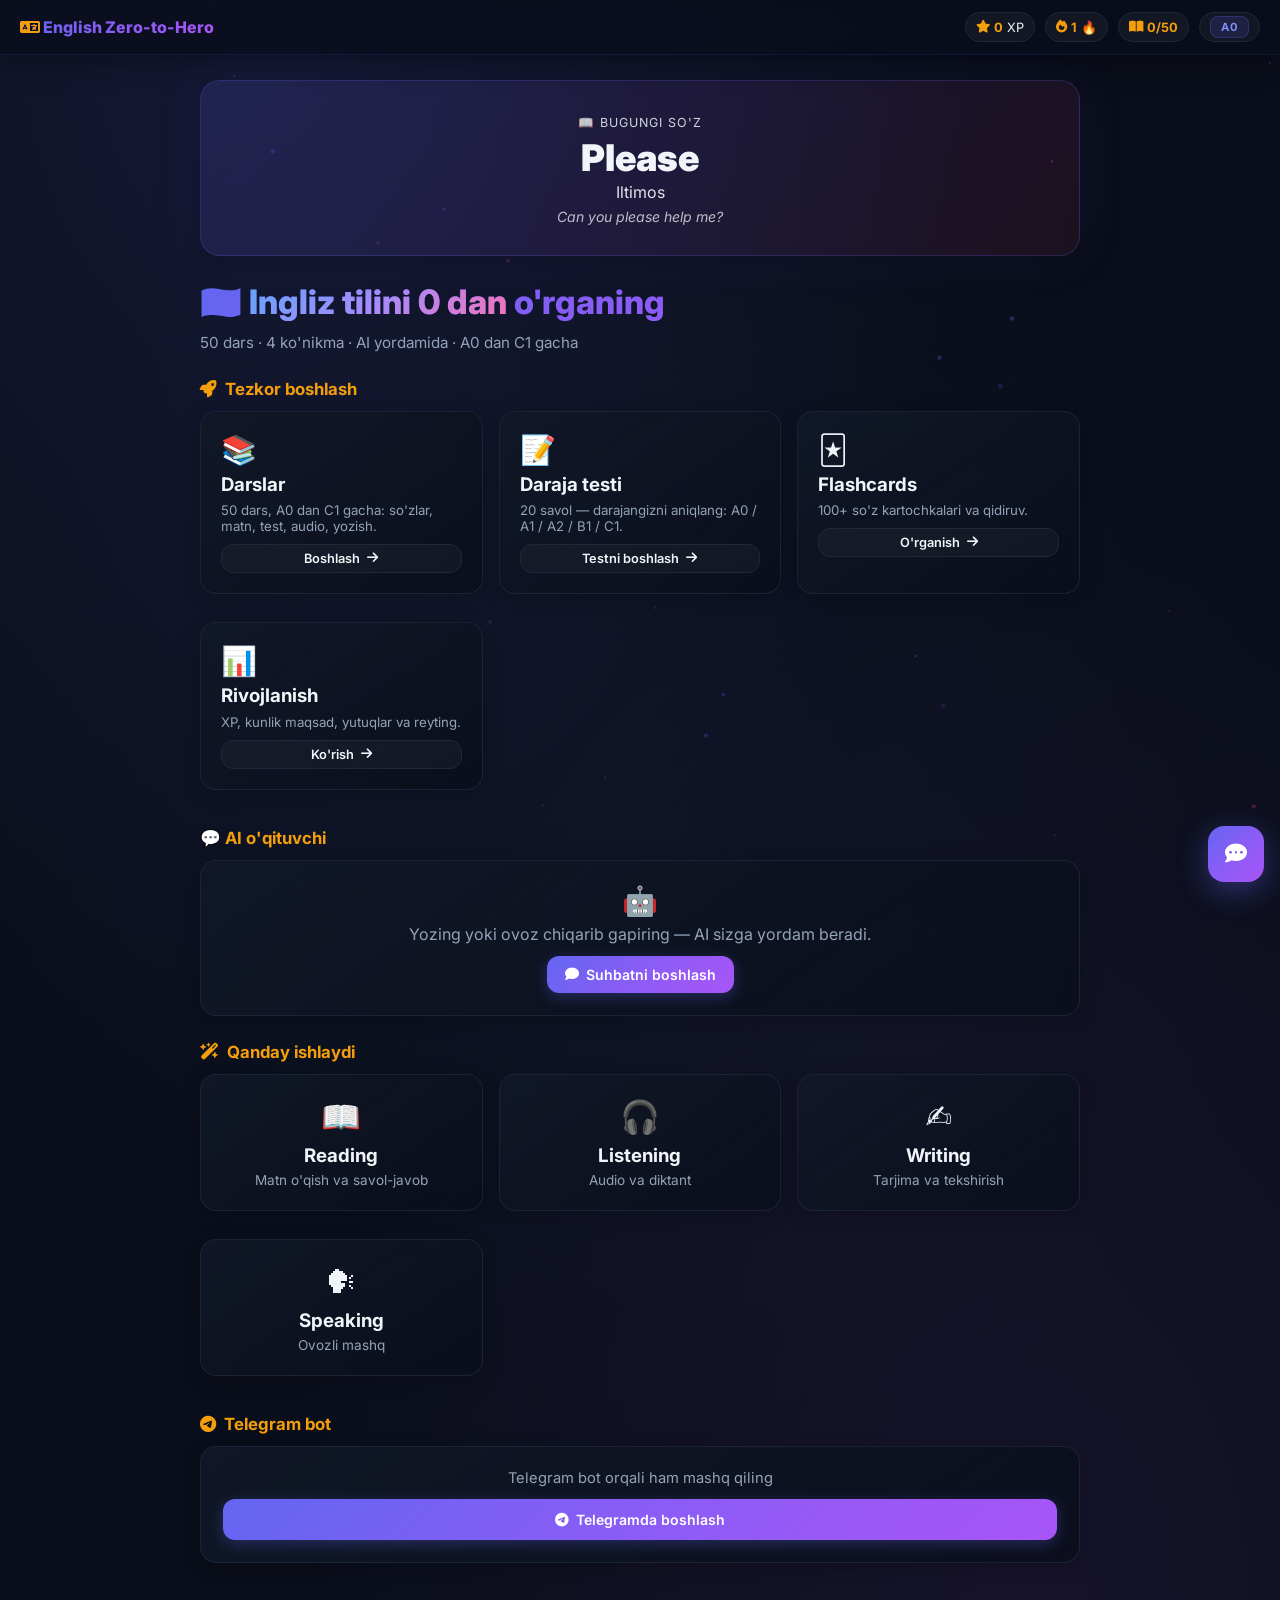
==== index.html @ ea13fe0d "Fix site: repair broken JavaScript so every button works The previous single-file version had invali" ====
<!DOCTYPE html>
<html lang="uz">
<head>
<meta charset="UTF-8">
<meta name="viewport" content="width=device-width, initial-scale=1.0">
<title>English Zero-to-Hero | Ingliz tilini 0 dan C1 gacha o'rganing</title>
<meta name="description" content="50 dars, 4 ko'nikma (Reading, Listening, Writing, Speaking), AI o'qituvchi va bepul testlar. Ingliz tilini A0 dan C1 gacha o'rganing.">
<meta name="theme-color" content="#6366f1">
<meta name="author" content="English Zero-to-Hero">
<meta property="og:title" content="English Zero-to-Hero">
<meta property="og:description" content="Ingliz tilini 0 dan o'rganing: 50 dars, 4 ko'nikma, AI yordamchi.">
<meta property="og:type" content="website">
<link rel="icon" href="data:image/svg+xml,<svg xmlns='http://www.w3.org/2000/svg' viewBox='0 0 64 64'><rect width='64' height='64' rx='14' fill='%236366f1'/><text x='32' y='44' font-size='34' text-anchor='middle'>A</text></svg>">
<link rel="preconnect" href="https://fonts.googleapis.com">
<link href="https://fonts.googleapis.com/css2?family=Inter:wght@300;400;500;600;700;800;900&display=swap" rel="stylesheet">
<link rel="stylesheet" href="https://cdnjs.cloudflare.com/ajax/libs/font-awesome/6.5.0/css/all.min.css">
<link rel="stylesheet" href="styles.css">
</head>
<body>

<canvas id="bgCanvas" style="position:fixed;top:0;left:0;width:100%;height:100%;z-index:-1;pointer-events:none"></canvas>

<!-- ======================= TOP BAR ======================= -->
<div class="tp">
  <div class="br"><i class="fa-solid fa-language" style="color:var(--acc);-webkit-text-fill-color:var(--acc)"></i> English Zero-to-Hero</div>
  <div class="sts">
    <div class="st"><i class="fa-solid fa-star"></i> <b id="sxp">0</b> XP</div>
    <div class="st"><i class="fa-solid fa-fire"></i> <b id="ssk">0</b> 🔥</div>
    <div class="st"><i class="fa-solid fa-book-open"></i> <b id="sdn">0/50</b></div>
    <div class="st"><span class="bg b-a0" id="slv">A0</span></div>
  </div>
</div>

<button class="fab" id="cfab" onclick="tChat()" aria-label="AI o'qituvchi"><i class="fa-solid fa-comment-dots"></i></button>

<!-- ======================= AI CHAT ======================= -->
<div class="cb" id="cbox">
  <div class="cbh">
    <div class="nm"><i class="fa-solid fa-robot"></i> AI O'qituvchi</div>
    <button class="cls" onclick="tChat()" aria-label="Yopish"><i class="fa-solid fa-xmark"></i></button>
  </div>
  <div class="cbb" id="cbody">
    <div class="msg b">Salom! 👋 Menga inglizcha yozing — grammatikani tekshiraman. O'zbekcha yozsangiz — tarjima beraman. Har javobda yangi so'z o'rgataman!</div>
  </div>
  <div class="cbf">
    <input type="text" id="cinp" placeholder="Xabaringizni yozing..." onkeydown="if(event.key==='Enter')sMsg()" aria-label="Xabar">
    <button onclick="sMsg()" aria-label="Yuborish"><i class="fa-solid fa-paper-plane"></i></button>
  </div>
</div>

<!-- ======================= PAGE 0: HOME ======================= -->
<div class="pg a" id="p0">
  <div class="wod">
    <span class="lb">📖 Bugungi so'z</span>
    <div class="wd" id="ww" onclick="speakWord(this.textContent)" title="Talaffuzni eshiting">...</div>
    <div class="mn" id="wt"></div>
    <span class="ex" id="we"></span>
  </div>

  <h2 class="pt" style="font-size:2.1rem;line-height:1.2">🇺🇸 <span class="gradient-text">Ingliz tilini 0 dan</span> o'rganing</h2>
  <p class="ps">50 dars · 4 ko'nikma · AI yordamida · A0 dan C1 gacha</p>

  <div class="st2" style="margin-top:8px"><i class="fa-solid fa-rocket"></i> Tezkor boshlash</div>
  <div class="cg">
    <div class="cd card-hover" onclick="go('p1')">
      <div style="font-size:1.8rem;margin-bottom:6px">📚</div>
      <h3 style="margin-bottom:5px">Darslar</h3>
      <p style="color:var(--tx2);font-size:.83rem;margin-bottom:10px">50 dars, A0 dan C1 gacha: so'zlar, matn, test, audio, yozish.</p>
      <span class="btn bs bo" style="width:100%;justify-content:center">Boshlash <i class="fa-solid fa-arrow-right"></i></span>
    </div>
    <div class="cd card-hover" onclick="go('p2')">
      <div style="font-size:1.8rem;margin-bottom:6px">📝</div>
      <h3 style="margin-bottom:5px">Daraja testi</h3>
      <p style="color:var(--tx2);font-size:.83rem;margin-bottom:10px">20 savol — darajangizni aniqlang: A0 / A1 / A2 / B1 / C1.</p>
      <span class="btn bs bo" style="width:100%;justify-content:center">Testni boshlash <i class="fa-solid fa-arrow-right"></i></span>
    </div>
    <div class="cd card-hover" onclick="go('p3')">
      <div style="font-size:1.8rem;margin-bottom:6px">🃏</div>
      <h3 style="margin-bottom:5px">Flashcards</h3>
      <p style="color:var(--tx2);font-size:.83rem;margin-bottom:10px">100+ so'z kartochkalari va qidiruv.</p>
      <span class="btn bs bo" style="width:100%;justify-content:center">O'rganish <i class="fa-solid fa-arrow-right"></i></span>
    </div>
    <div class="cd card-hover" onclick="go('p4')">
      <div style="font-size:1.8rem;margin-bottom:6px">📊</div>
      <h3 style="margin-bottom:5px">Rivojlanish</h3>
      <p style="color:var(--tx2);font-size:.83rem;margin-bottom:10px">XP, kunlik maqsad, yutuqlar va reyting.</p>
      <span class="btn bs bo" style="width:100%;justify-content:center">Ko'rish <i class="fa-solid fa-arrow-right"></i></span>
    </div>
  </div>

  <div class="st2">💬 AI o'qituvchi</div>
  <div class="cd" style="text-align:center;padding:22px">
    <div style="font-size:1.8rem;margin-bottom:6px">🤖</div>
    <p style="color:var(--tx2);margin-bottom:12px">Yozing yoki ovoz chiqarib gapiring — AI sizga yordam beradi.</p>
    <button class="btn bp" onclick="tChat()"><i class="fa-solid fa-comment"></i> Suhbatni boshlash</button>
  </div>

  <div class="st2"><i class="fa-solid fa-wand-magic-sparkles"></i> Qanday ishlaydi</div>
  <div class="cg">
    <div class="cd" style="text-align:center;padding:22px 16px">
      <div style="font-size:2rem;margin-bottom:8px">📖</div>
      <h3 style="margin-bottom:4px">Reading</h3>
      <p style="color:var(--tx2);font-size:.85rem">Matn o'qish va savol-javob</p>
    </div>
    <div class="cd" style="text-align:center;padding:22px 16px">
      <div style="font-size:2rem;margin-bottom:8px">🎧</div>
      <h3 style="margin-bottom:4px">Listening</h3>
      <p style="color:var(--tx2);font-size:.85rem">Audio va diktant</p>
    </div>
    <div class="cd" style="text-align:center;padding:22px 16px">
      <div style="font-size:2rem;margin-bottom:8px">✍️</div>
      <h3 style="margin-bottom:4px">Writing</h3>
      <p style="color:var(--tx2);font-size:.85rem">Tarjima va tekshirish</p>
    </div>
    <div class="cd" style="text-align:center;padding:22px 16px">
      <div style="font-size:2rem;margin-bottom:8px">🗣</div>
      <h3 style="margin-bottom:4px">Speaking</h3>
      <p style="color:var(--tx2);font-size:.85rem">Ovozli mashq</p>
    </div>
  </div>

  <div class="st2"><i class="fa-brands fa-telegram"></i> Telegram bot</div>
  <div class="cd" style="text-align:center;padding:22px">
    <p style="color:var(--tx2);margin-bottom:12px;font-size:.92rem">Telegram bot orqali ham mashq qiling</p>
    <a href="https://t.me/" class="btn bp" target="_blank" rel="noopener" style="width:100%;justify-content:center;padding:12px"><i class="fa-brands fa-telegram"></i> Telegramda boshlash</a>
  </div>
</div>

<!-- ======================= PAGE 1: LESSONS ======================= -->
<div class="pg" id="p1">
  <div style="display:flex;align-items:center;gap:8px;margin-bottom:16px;flex-wrap:wrap">
    <button class="btn bo bs" onclick="go('p0')"><i class="fa-solid fa-arrow-left"></i> Bosh</button>
  </div>
  <h2 class="pt">📚 Darslar</h2>
  <p class="ps">A0 dan C1 gacha 50 dars. Har bir darsda so'zlar, matn, test, audio, yozish va gapirish mashqlari bor.</p>
  <div class="tabs" id="lt">
    <button class="tab ac" onclick="fL('all',this)">Barchasi</button>
    <button class="tab" onclick="fL('A0',this)">A0</button>
    <button class="tab" onclick="fL('A1',this)">A1</button>
    <button class="tab" onclick="fL('A2',this)">A2</button>
    <button class="tab" onclick="fL('B1',this)">B1</button>
    <button class="tab" onclick="fL('B2',this)">B2</button>
    <button class="tab" onclick="fL('C1',this)">C1</button>
  </div>
  <div id="ll" class="cg"></div>
</div>

<!-- ======================= PAGE 5: LESSON DETAIL ======================= -->
<div class="pg" id="p5">
  <div style="display:flex;align-items:center;gap:8px;margin-bottom:16px;flex-wrap:wrap">
    <button class="btn bo bs" onclick="go('p1')"><i class="fa-solid fa-arrow-left"></i> Darslar</button>
    <button class="btn bs bo" onclick="go('p3')"><i class="fa-solid fa-clone"></i> Flashcards</button>
    <button class="btn bs bo" onclick="go('p4')"><i class="fa-solid fa-chart-simple"></i> Natijalar</button>
  </div>
  <div id="lc"></div>
</div>

<!-- ======================= PAGE 2: LEVEL TEST ======================= -->
<div class="pg" id="p2">
  <div style="display:flex;align-items:center;gap:8px;margin-bottom:16px">
    <button class="btn bo bs" onclick="go('p0')"><i class="fa-solid fa-arrow-left"></i> Bosh</button>
  </div>
  <h2 class="pt">📝 Daraja testi</h2>
  <p class="ps">20 ta savol. Har bir to'g'ri javob +5 XP.</p>
  <div id="tc">
    <div class="cd" style="text-align:center;padding:24px">
      <div style="font-size:2rem;margin-bottom:8px">📝</div>
      <h3 style="margin-bottom:6px">Testni boshlash</h3>
      <p style="color:var(--tx2);margin-bottom:14px">20 ta savolga javob bering va darajangizni bilib oling.</p>
      <button class="btn bp" onclick="sT()"><i class="fa-solid fa-play"></i> Boshlash</button>
    </div>
  </div>
</div>

<!-- ======================= PAGE 3: FLASHCARDS ======================= -->
<div class="pg" id="p3">
  <div style="display:flex;align-items:center;gap:8px;margin-bottom:16px;flex-wrap:wrap">
    <button class="btn bo bs" onclick="go('p0')"><i class="fa-solid fa-arrow-left"></i> Bosh</button>
  </div>
  <h2 class="pt">🃏 Flashcards</h2>
  <p class="ps">100+ so'z. Kartochkani bosing — tarjimani ko'ring. So'z ustiga bosib talaffuzni eshitasiz.</p>

  <div class="tabs" id="ft">
    <button class="tab ac" onclick="setFS('a',this)">Umumiy so'zlar</button>
    <button class="tab" onclick="setFS('l',this)">Dars so'zlaridan</button>
  </div>
  <div id="fsl" style="display:none;margin-bottom:12px">
    <select id="fli" class="inp" style="max-width:320px" onchange="setFL(this.value)">
      <option value="0">Darsni tanlang...</option>
    </select>
  </div>

  <div class="fcw">
    <div class="fc" id="fcCard" onclick="this.classList.toggle('flp')">
      <div class="fci">
        <div class="fcf">
          <div class="fcw2" id="fw" onclick="event.stopPropagation();speakWord(this.textContent)">...</div>
          <div class="fch"><i class="fa-solid fa-hand-pointer"></i> Bosing</div>
        </div>
        <div class="fcb">
          <div class="fcm" id="fm"></div>
          <div class="fce" id="fe"></div>
        </div>
      </div>
    </div>
  </div>

  <div style="display:flex;justify-content:center;gap:10px;align-items:center;margin:4px 0 16px">
    <button class="btn bo bs" onclick="mFc(-1)"><i class="fa-solid fa-chevron-left"></i></button>
    <span style="color:var(--tx2);font-size:.85rem" id="fp">1/1</span>
    <button class="btn bp bs" onclick="mFc(1)"><i class="fa-solid fa-chevron-right"></i></button>
  </div>

  <div class="st2"><i class="fa-solid fa-magnifying-glass"></i> So'z qidirish</div>
  <div class="cd" style="cursor:default">
    <input class="inp" id="si" placeholder="So'z yoki tarjima qidirish..." onkeydown="if(event.key==='Enter')doS()">
    <div style="margin-top:8px;display:flex;gap:8px;flex-wrap:wrap">
      <button class="btn bs bp" onclick="doS()"><i class="fa-solid fa-magnifying-glass"></i> Qidirish</button>
      <button class="btn bs bo" onclick="clS()">Tozalash</button>
    </div>
    <div id="sr" style="margin-top:10px"></div>
  </div>
</div>

<!-- ======================= PAGE 4: PROGRESS ======================= -->
<div class="pg" id="p4">
  <div style="display:flex;align-items:center;gap:8px;margin-bottom:16px;flex-wrap:wrap">
    <button class="btn bo bs" onclick="go('p0')"><i class="fa-solid fa-arrow-left"></i> Bosh</button>
    <button class="btn bs bo" onclick="go('p1')"><i class="fa-solid fa-book-open"></i> Darslar</button>
    <button class="btn bs bo" onclick="go('p2')"><i class="fa-solid fa-file-pen"></i> Test</button>
  </div>
  <h2 class="pt">📊 Rivojlanish</h2>
  <p class="ps">Ma'lumotlar brauzeringizda (local storage) saqlanadi.</p>

  <div class="pg2">
    <div class="pb"><div class="n" id="pxp">0</div><div class="l">⭐ XP</div></div>
    <div class="pb"><div class="n" id="pdn">0</div><div class="l">✅ Darslar</div></div>
    <div class="pb"><div class="n" id="plv">A0</div><div class="l">🎯 Daraja</div></div>
    <div class="pb"><div class="n" id="psk">0</div><div class="l">🔥 Streak</div></div>
  </div>

  <div class="cd" style="cursor:default">
    <div style="display:flex;justify-content:space-between;margin-bottom:4px">
      <span style="font-weight:700">Bugungi maqsad (30 XP)</span>
      <span style="font-weight:700" id="pxt">0/30</span>
    </div>
    <div class="prr"><div class="prf" id="pxf" style="width:0%"></div></div>
  </div>

  <div class="st2">🏆 Yutuqlar <span style="font-size:.8rem;color:var(--tx2);margin-left:auto" id="achCount">0/8</span></div>
  <div id="al"></div>

  <div class="st2">🏅 Top o'quvchilar</div>
  <div class="vl" id="lb"></div>
</div>

<script src="app.js"></script>
<script>
/* Fon zarrachalari (yengil animatsiya) */
(function () {
  var cv = document.getElementById('bgCanvas');
  if (!cv) return;
  var ctx = cv.getContext('2d'), ps = [];
  var colors = ['99,102,241', '168,85,247', '236,72,153'];
  function resize() { cv.width = window.innerWidth; cv.height = window.innerHeight; }
  resize();
  window.addEventListener('resize', resize);
  for (var i = 0; i < 36; i++) {
    ps.push({
      x: Math.random() * cv.width, y: Math.random() * cv.height,
      r: Math.random() * 2 + 0.6, dx: (Math.random() - .5) * .35, dy: (Math.random() - .5) * .35,
      o: Math.random() * .25 + .06, c: colors[Math.floor(Math.random() * 3)]
    });
  }
  (function draw() {
    ctx.clearRect(0, 0, cv.width, cv.height);
    ps.forEach(function (p) {
      ctx.beginPath(); ctx.arc(p.x, p.y, p.r, 0, Math.PI * 2);
      ctx.fillStyle = 'rgba(' + p.c + ',' + p.o + ')'; ctx.fill();
      p.x += p.dx; p.y += p.dy;
      if (p.x < 0 || p.x > cv.width) p.dx *= -1;
      if (p.y < 0 || p.y > cv.height) p.dy *= -1;
    });
    requestAnimationFrame(draw);
  })();
})();
</script>
</body>
</html>
---- styles.css ----
/* ===== English Zero-to-Hero — styles ===== */
:root{
  --pri:#6366f1; --acc:#f59e0b; --bg:#0a0e1a; --bg2:#111827;
  --tx:#f1f5f9; --tx2:#94a3b8; --bd:#1e293b; --ok:#10b981; --err:#ef4444;
  --grad:linear-gradient(135deg,#6366f1,#8b5cf6,#a855f7);
  --grad2:linear-gradient(135deg,#f59e0b,#f97316);
  --sh:0 4px 24px rgba(0,0,0,.4);
  --glow:0 0 30px rgba(99,102,241,.15);
}
*{margin:0;padding:0;box-sizing:border-box;-webkit-tap-highlight-color:transparent}
*:focus{outline:none!important}
html{scroll-behavior:smooth}
body{
  font-family:'Inter',system-ui,sans-serif;
  background:var(--bg); color:var(--tx); min-height:100vh; overflow-x:hidden;
  background-image:
    radial-gradient(ellipse at 20% 0%,rgba(99,102,241,.12) 0%,transparent 50%),
    radial-gradient(ellipse at 80% 100%,rgba(168,85,247,.08) 0%,transparent 50%),
    radial-gradient(ellipse at 50% 50%,rgba(15,23,42,.5) 0%,transparent 70%);
}

/* ---------- Top bar ---------- */
.tp{
  position:fixed; top:0; left:0; right:0; z-index:100;
  background:rgba(10,14,26,.85); backdrop-filter:blur(24px) saturate(180%);
  border-bottom:1px solid rgba(99,102,241,.12);
  padding:12px 20px; display:flex; align-items:center; gap:16px;
  box-shadow:0 4px 30px rgba(0,0,0,.4);
}
.tp .br{font-weight:800;font-size:1rem;background:var(--grad);-webkit-background-clip:text;-webkit-text-fill-color:transparent;background-clip:text}
.tp .sts{display:flex;gap:10px;margin-left:auto;flex-wrap:wrap}
.tp .st{display:flex;align-items:center;gap:4px;font-size:.8rem;padding:3px 10px;border-radius:99px;background:rgba(255,255,255,.04);border:1px solid var(--bd)}
.tp .st i{color:var(--acc)}
.tp .st b{color:var(--acc)}

/* ---------- Pages ---------- */
.pg{display:none;padding:80px 20px 40px;max-width:920px;margin:0 auto;min-height:100vh}
.pg.a{display:block;animation:pageIn .4s ease-out}
@keyframes pageIn{from{opacity:0;transform:translateY(18px)}to{opacity:1;transform:translateY(0)}}

/* ---------- Typography ---------- */
.pt{font-size:1.8rem;font-weight:800;margin-bottom:8px;background:var(--grad);-webkit-background-clip:text;-webkit-text-fill-color:transparent;background-clip:text}
.ps{color:var(--tx2);margin-bottom:24px;font-size:.95rem;line-height:1.6}
.st2{font-size:1.05rem;font-weight:700;margin:26px 0 12px;color:var(--acc);display:flex;align-items:center;gap:8px}
h3{font-weight:700;line-height:1.3}

/* ---------- Buttons ---------- */
.btn{
  -webkit-user-select:none;user-select:none;display:inline-flex;align-items:center;gap:7px;
  padding:10px 18px;border-radius:12px;font-weight:600;text-decoration:none;border:none;cursor:pointer;
  transition:all .25s cubic-bezier(.4,0,.2,1);font-size:.88rem;font-family:inherit;white-space:nowrap;
  position:relative;overflow:hidden;
}
.bp{background:var(--grad);color:#fff;box-shadow:0 4px 15px rgba(99,102,241,.3)}
.bp:hover{transform:translateY(-3px);box-shadow:0 8px 25px rgba(99,102,241,.45);filter:brightness(1.08)}
.bo{background:rgba(255,255,255,.03);color:var(--tx);border:1.5px solid var(--bd)}
.bo:hover{border-color:var(--pri);background:rgba(99,102,241,.08);transform:translateY(-1px)}
.bs{padding:6px 11px;font-size:.8rem}
.btn:active{transform:scale(.97)!important}

/* ---------- Cards ---------- */
.cd{
  background:linear-gradient(145deg,rgba(17,24,39,.95),rgba(10,14,26,.8));
  border:1px solid rgba(30,41,59,.8);border-radius:16px;padding:20px;margin-bottom:12px;
  transition:all .3s cubic-bezier(.4,0,.2,1);box-shadow:0 4px 20px rgba(0,0,0,.2);
  backdrop-filter:blur(10px);
}
.card-hover{cursor:pointer}
.card-hover:hover{border-color:rgba(99,102,241,.45);box-shadow:0 12px 36px rgba(99,102,241,.18);transform:translateY(-4px)}
.cg{display:grid;grid-template-columns:repeat(auto-fill,minmax(250px,1fr));gap:16px}

/* ---------- Badges ---------- */
.bg{display:inline-flex;align-items:center;padding:3px 10px;border-radius:8px;font-size:.7rem;font-weight:700;letter-spacing:.3px}
.b-a0{background:rgba(99,102,241,.15);color:#818cf8;border:1px solid rgba(99,102,241,.25)}
.b-a1{background:rgba(16,185,129,.12);color:#34d399;border:1px solid rgba(16,185,129,.25)}
.b-a2{background:rgba(245,158,11,.12);color:#fbbf24;border:1px solid rgba(245,158,11,.25)}
.b-b1{background:rgba(236,72,153,.12);color:#f472b6;border:1px solid rgba(236,72,153,.25)}
.b-b2{background:rgba(168,85,247,.12);color:#c084fc;border:1px solid rgba(168,85,247,.25)}
.b-c1{background:rgba(244,63,94,.12);color:#fb7185;border:1px solid rgba(244,63,94,.25)}

/* ---------- Tabs ---------- */
.tabs{display:flex;gap:8px;flex-wrap:wrap;margin-bottom:18px}
.tab{
  -webkit-user-select:none;user-select:none;padding:8px 16px;border-radius:10px;
  background:rgba(255,255,255,.03);border:1px solid var(--bd);color:var(--tx2);
  font-weight:600;font-size:.82rem;cursor:pointer;transition:all .22s ease;font-family:inherit;
}
.tab:hover{border-color:rgba(99,102,241,.45);color:var(--tx);background:rgba(99,102,241,.06)}
.tab.ac{background:rgba(99,102,241,.14);border-color:var(--pri);color:#fff;box-shadow:0 2px 12px rgba(99,102,241,.2)}
.tab:active{transform:scale(.95)}

/* ---------- Quiz options ---------- */
.qo{
  padding:14px 16px;background:rgba(255,255,255,.03);border:1px solid rgba(30,41,59,.85);
  border-radius:12px;cursor:pointer;transition:all .22s ease;font-size:.9rem;position:relative;
}
.qo:hover{border-color:rgba(99,102,241,.45);background:rgba(99,102,241,.07);transform:translateX(4px)}
.qo.ok{border-color:var(--ok)!important;background:rgba(16,185,129,.12)!important}
.qo.no{border-color:var(--err)!important;background:rgba(239,68,68,.12)!important}
.qo.ds{pointer-events:none;opacity:.55}
.qos{display:grid;gap:10px}

/* ---------- Flashcards ---------- */
.fcw{display:flex;justify-content:center;margin:16px 0;perspective:1000px}
.fc{width:100%;max-width:310px;height:200px;cursor:pointer;user-select:none}
.fci{position:relative;width:100%;height:100%;transition:transform .5s;transform-style:preserve-3d}
.fc.flp .fci{transform:rotateY(180deg)}
.fcf,.fcb{position:absolute;inset:0;backface-visibility:hidden;border-radius:14px;display:flex;flex-direction:column;align-items:center;justify-content:center;padding:18px;text-align:center}
.fcf{background:var(--grad)}
.fcb{background:var(--bg2);border:1.5px solid var(--pri);transform:rotateY(180deg)}
.fcw2{font-size:1.8rem;font-weight:800}
.fcm{font-size:1.2rem;color:var(--tx2);margin-top:5px}
.fce{font-size:.82rem;color:rgba(255,255,255,.75);margin-top:10px;font-style:italic}
.fch{font-size:.78rem;color:rgba(255,255,255,.65);margin-top:12px}

/* ---------- Stat tiles ---------- */
.pg2{display:grid;grid-template-columns:repeat(auto-fit,minmax(130px,1fr));gap:12px;margin-bottom:20px}
.pb{text-align:center;padding:18px 10px;background:rgba(99,102,241,.04);border:1px solid rgba(30,41,59,.85);border-radius:14px;transition:all .3s ease}
.pb:hover{border-color:rgba(99,102,241,.35);transform:translateY(-2px)}
.pb .n{font-size:2rem;font-weight:800;background:var(--grad);-webkit-background-clip:text;-webkit-text-fill-color:transparent;background-clip:text}
.pb .l{color:var(--tx2);font-size:.8rem;margin-top:4px}

/* ---------- Progress ---------- */
.prr{width:100%;height:8px;background:rgba(255,255,255,.06);border-radius:20px;overflow:hidden;margin:8px 0}
.prf{height:100%;background:var(--grad);border-radius:20px;transition:width .6s cubic-bezier(.4,0,.2,1);box-shadow:0 0 10px rgba(99,102,241,.35)}

/* ---------- Achievements ---------- */
.ach{display:flex;align-items:center;gap:14px;padding:12px 14px;background:rgba(99,102,241,.03);border:1px solid rgba(30,41,59,.85);border-radius:12px;margin-bottom:8px;transition:all .28s ease}
.ach:hover{border-color:rgba(99,102,241,.3);transform:translateX(4px)}
.ach .ic{font-size:1.5rem}
.ach .nm{font-weight:700;font-size:.9rem}
.ach .ds{color:var(--tx2);font-size:.78rem}

/* ---------- Word of the day ---------- */
.wod{
  background:linear-gradient(135deg,rgba(99,102,241,.16),rgba(168,85,247,.1),rgba(244,63,94,.08));
  border:1px solid rgba(99,102,241,.22);border-radius:20px;padding:30px 22px;text-align:center;
  margin-bottom:26px;box-shadow:0 0 50px rgba(99,102,241,.1),var(--sh);position:relative;overflow:hidden;
}
.wod .lb{font-size:.78rem;opacity:.85;letter-spacing:1px;text-transform:uppercase}
.wod .wd{font-size:2.3rem;font-weight:900;margin:6px 0 3px;cursor:pointer;line-height:1.15}
.wod .wd:hover{color:var(--acc)}
.wod .mn{font-size:1rem;opacity:.92}
.wod .ex{font-style:italic;opacity:.75;margin-top:6px;display:block;font-size:.88rem}

/* ---------- Inputs ---------- */
.inp{
  width:100%;padding:12px 14px;border-radius:12px;border:1px solid rgba(30,41,59,.85);
  background:rgba(255,255,255,.03);color:var(--tx);font-family:inherit;font-size:.9rem;transition:all .22s ease;
}
.inp:focus{border-color:var(--pri);background:rgba(255,255,255,.05)}
.inp::placeholder{color:#64748b}
textarea.inp{resize:vertical;min-height:80px;line-height:1.55}

/* ---------- Floating buttons ---------- */
.fab{
  position:fixed;right:16px;bottom:18px;z-index:200;width:56px;height:56px;border-radius:16px;
  background:var(--grad);color:#fff;border:none;box-shadow:0 8px 30px rgba(99,102,241,.4);
  cursor:pointer;font-size:1.35rem;display:flex;align-items:center;justify-content:center;
  transition:all .3s cubic-bezier(.4,0,.2,1);
}
.fab:hover{transform:scale(1.06) translateY(-2px);box-shadow:0 12px 40px rgba(99,102,241,.5)}

/* ---------- Chat ---------- */
.cb{
  position:fixed;right:16px;bottom:76px;width:340px;max-width:calc(100% - 32px);height:460px;
  background:rgba(10,14,26,.97);border:1px solid rgba(30,41,59,.85);border-radius:20px;
  box-shadow:0 20px 60px rgba(0,0,0,.6);display:none;flex-direction:column;z-index:300;overflow:hidden;
  backdrop-filter:blur(24px);
}
.cb.op{display:flex;animation:pageIn .22s ease-out}
.cbh{padding:14px 16px;border-bottom:1px solid rgba(30,41,59,.7);display:flex;align-items:center;justify-content:space-between;background:rgba(99,102,241,.04)}
.cbh .nm{font-weight:700;display:flex;align-items:center;gap:7px}
.cbh .nm i{color:var(--acc)}
.cbh .cls{background:none;border:none;color:var(--tx2);cursor:pointer;font-size:1.1rem;padding:3px 6px}
.cbb{flex:1;overflow-y:auto;padding:12px;display:flex;flex-direction:column;gap:8px}
.cbb::-webkit-scrollbar{width:4px}
.cbb::-webkit-scrollbar-thumb{background:var(--bd);border-radius:10px}
.msg{padding:10px 14px;border-radius:14px;max-width:85%;font-size:.88rem;line-height:1.5;animation:pageIn .2s ease-out;word-break:break-word}
.msg.b{align-self:flex-start;background:linear-gradient(135deg,rgba(99,102,241,.1),rgba(168,85,247,.07));border:1px solid rgba(99,102,241,.18);border-top-left-radius:4px}
.msg.u{align-self:flex-end;background:var(--grad);color:#fff;border-top-right-radius:4px}
.msg.typing{display:flex;gap:4px;align-items:center}
.msg.typing span{width:6px;height:6px;border-radius:50%;background:var(--tx2);animation:typingBounce 1.3s infinite ease-in-out}
.msg.typing span:nth-child(2){animation-delay:.18s}
.msg.typing span:nth-child(3){animation-delay:.36s}
@keyframes typingBounce{0%,80%,100%{transform:scale(.6);opacity:.4}40%{transform:scale(1);opacity:1}}
.cbf{padding:8px 10px;border-top:1px solid var(--bd);display:flex;gap:7px;background:rgba(15,23,42,.6)}
.cbf input{flex:1;padding:9px 11px;border-radius:9px;border:1px solid var(--bd);background:rgba(255,255,255,.05);color:var(--tx);font-family:inherit;font-size:.87rem}
.cbf input:focus{border-color:var(--pri)}
.cbf button{padding:9px 12px;border-radius:9px;background:var(--grad);color:#fff;border:none;cursor:pointer;font-weight:700}
.cbf button.rec-btn{background:rgba(239,68,68,.18);border:1px solid rgba(239,68,68,.35);color:#fca5a5}
.cbf button.rec-btn.recording{background:var(--err);color:#fff;animation:rpulse 1s infinite}
@keyframes rpulse{0%,100%{box-shadow:0 0 0 0 rgba(239,68,68,.45)}50%{box-shadow:0 0 0 8px rgba(239,68,68,0)}}

/* ---------- Vocabulary / lists ---------- */
.vl{display:grid;grid-template-columns:repeat(auto-fill,minmax(170px,1fr));gap:8px;margin:10px 0}
.vi{padding:10px 12px;background:rgba(99,102,241,.03);border:1px solid rgba(30,41,59,.85);border-radius:10px;font-size:.84rem;transition:all .22s ease;cursor:pointer}
.vi:hover{border-color:rgba(99,102,241,.35);background:rgba(99,102,241,.07);transform:translateY(-1px)}
.vi b{color:var(--acc);display:block;margin-bottom:3px;font-size:.88rem}
.vi span{color:var(--tx2)}

/* ---------- Tip boxes ---------- */
.gt{background:rgba(99,102,241,.06);border:1px solid rgba(99,102,241,.16);border-radius:12px;padding:14px 16px;margin:12px 0;font-size:.88rem;line-height:1.65}
.gt b{color:var(--acc)}

/* ---------- Misc ---------- */
.gradient-text{background:linear-gradient(135deg,#60a5fa,#a78bfa,#f472b6);-webkit-background-clip:text;-webkit-text-fill-color:transparent;background-clip:text}
.spk-mic{display:inline-flex;align-items:center;justify-content:center;width:44px;height:44px;border-radius:50%;background:linear-gradient(135deg,#ec4899,#a855f7);color:#fff;border:none;cursor:pointer;font-size:1.1rem;transition:.2s;box-shadow:0 4px 16px rgba(236,72,153,.4)}
.spk-mic:hover{transform:scale(1.08)}
.spk-mic.recording{background:var(--err);animation:rpulse 1s infinite}
a{color:inherit}

/* ---------- Mobile ---------- */
@media(max-width:640px){
  .tp{padding:8px 12px;gap:8px}
  .tp .sts{gap:6px}
  .tp .st{font-size:.68rem;padding:2px 8px}
  .tp .br{font-size:.82rem}
  .cb{width:calc(100% - 24px);right:12px;bottom:70px;height:72vh;border-radius:16px}
  .wod .wd{font-size:1.75rem}
  .wod{padding:22px 16px}
  .cg{grid-template-columns:1fr}
  .pg{padding:70px 14px 30px}
  .pt{font-size:1.4rem}
  .cd{padding:16px}
  .fab{width:48px;height:48px;font-size:1.2rem;right:12px;bottom:12px;border-radius:14px}
  .vl{grid-template-columns:1fr 1fr}
  .pg2{grid-template-columns:repeat(2,1fr)}
  .fc{max-width:260px;height:180px}
}
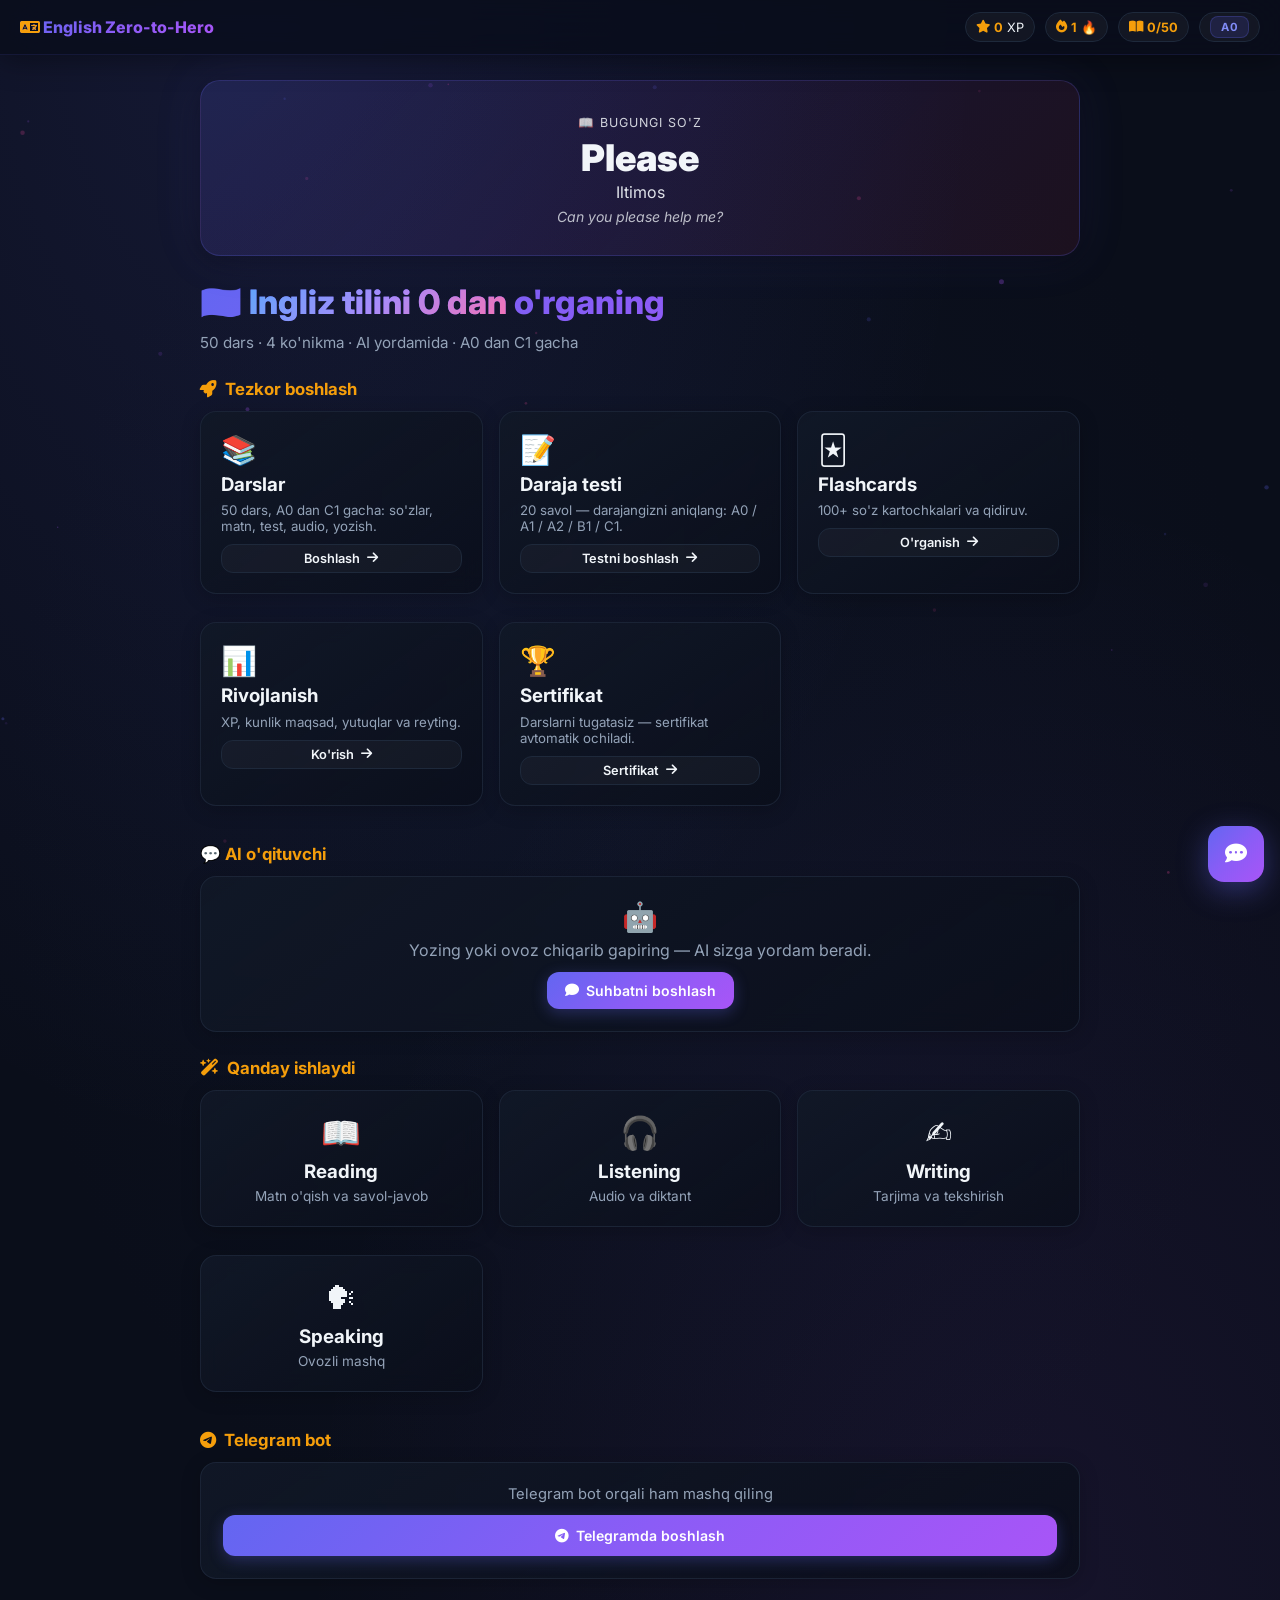
==== commit 79d7273c: "Add completion certificates with CEFR level breakdown Learners who finish the course can now receive" ====
--- a/index.html
+++ b/index.html
@@ -86,6 +86,12 @@
       <p style="color:var(--tx2);font-size:.83rem;margin-bottom:10px">XP, kunlik maqsad, yutuqlar va reyting.</p>
       <span class="btn bs bo" style="width:100%;justify-content:center">Ko'rish <i class="fa-solid fa-arrow-right"></i></span>
     </div>
+    <div class="cd card-hover" onclick="openCertificate()">
+      <div style="font-size:1.8rem;margin-bottom:6px">🏆</div>
+      <h3 style="margin-bottom:5px">Sertifikat</h3>
+      <p style="color:var(--tx2);font-size:.83rem;margin-bottom:10px">Darslarni tugatasiz — sertifikat avtomatik ochiladi.</p>
+      <span class="btn bs bo" style="width:100%;justify-content:center">Sertifikat <i class="fa-solid fa-arrow-right"></i></span>
+    </div>
   </div>
 
   <div class="st2">💬 AI o'qituvchi</div>
@@ -252,9 +258,71 @@
 
   <div class="st2">🏅 Top o'quvchilar</div>
   <div class="vl" id="lb"></div>
+
+  <div class="st2">🏆 Sertifikat</div>
+  <div class="cd" style="cursor:default">
+    <p id="certHint" style="color:var(--tx2);font-size:.9rem">Darslar tugatilgach sertifikat shu yerda ochiladi.</p>
+    <div class="prr"><div class="prf" id="certBar" style="width:0%"></div></div>
+    <button class="btn bp" style="margin-top:12px" onclick="openCertificate()"><i class="fa-solid fa-award"></i> Sertifikat sahifasi</button>
+  </div>
+</div>
+
+<!-- ======================= PAGE 6: CERTIFICATE ======================= -->
+<div class="pg" id="p6">
+  <div class="no-print" style="display:flex;align-items:center;gap:8px;margin-bottom:16px;flex-wrap:wrap">
+    <button class="btn bo bs" onclick="go('p4')"><i class="fa-solid fa-arrow-left"></i> Natijalar</button>
+    <button class="btn bs bo" onclick="go('p1')"><i class="fa-solid fa-book-open"></i> Darslar</button>
+  </div>
+
+  <h2 class="pt no-print">🏆 Sertifikat</h2>
+  <p class="ps no-print">Barcha darslarni tugatsangiz, sertifikat avtomatik ochiladi. Uni rasm sifatida yuklab olishingiz yoki chop etib PDF qilishingiz mumkin.</p>
+
+  <div class="no-print" id="certInfo"></div>
+
+  <div class="no-print" id="certNameRow" style="display:none">
+    <div class="cd" style="cursor:default">
+      <label for="certName" style="display:block;font-weight:700;margin-bottom:8px">Sertifikatdagi ism-familiya</label>
+      <input class="inp" id="certName" placeholder="Masalan: Aziz Karimov" oninput="updateCertName()">
+      <p style="color:var(--tx2);font-size:.82rem;margin-top:8px">Ismni o'zgartirsangiz, sertifikat avtomatik yangilanadi.</p>
+    </div>
+  </div>
+
+  <div class="cert-wrap" id="certWrap">
+    <canvas id="certCanvas" width="1400" height="990"></canvas>
+  </div>
+
+  <div class="no-print" id="certActions" style="display:none;margin-top:14px">
+    <div style="display:flex;gap:8px;flex-wrap:wrap">
+      <button class="btn bp" onclick="downloadCert()"><i class="fa-solid fa-download"></i> Rasm (PNG) yuklab olish</button>
+      <button class="btn bo" onclick="printCert()"><i class="fa-solid fa-print"></i> Chop etish / PDF</button>
+      <button class="btn bo" onclick="go('p1')"><i class="fa-solid fa-book-open"></i> Darslarga qaytish</button>
+    </div>
+  </div>
+
+  <div class="no-print" style="margin-top:20px">
+    <div class="st2">📊 Sertifikat va CEFR darajalari</div>
+    <div class="cd" style="cursor:default;overflow-x:auto">
+      <table class="cefr">
+        <thead><tr><th>Daraja</th><th>Nima qila olasiz</th><th>Bu kursda</th></tr></thead>
+        <tbody>
+          <tr><td><b>A1</b></td><td>Tanish so'zlar, oddiy savol-javob, o'zini tanishtirish</td><td>1–11-darslar</td></tr>
+          <tr><td><b>A2</b></td><td>Kundalik suhbat, o'tgan/kelasi zamon, qisqa yozish</td><td>12–21-darslar</td></tr>
+          <tr><td><b>B1</b></td><td>Fikr bildirish, shart gaplar, passiv, ish/ta'lim mavzulari</td><td>22–31-darslar</td></tr>
+          <tr><td><b>B2</b></td><td>Erkin suhbat, frazal fe'llar, biznes, ilmiy matnlar</td><td>32–41-darslar</td></tr>
+          <tr><td><b>C1</b></td><td>Akademik yozish, ritorika, murakkab grammatika</td><td>42–50-darslar</td></tr>
+        </tbody>
+      </table>
+      <div class="gt" style="margin-top:14px">
+        <b>Muhim izoh:</b> bu sahifadagi daraja va sertifikat — ushbu kurs doirasidagi <b>natija va tugatganlik guvohnomasi</b>.
+        U <b>rasmiy CEFR sertifikati emas</b>: rasmiy hujjat faqat akkreditatsiyalangan markazlar (Cambridge, British Council, IELTS va boshqalar)
+        imtihoni orqali beriladi. Kursdagi 20 savollik test — taxminiy darajani ko'rsatuvchi mashq, rasmiy baholash emas.
+      </div>
+    </div>
+  </div>
 </div>
 
 <script src="app.js"></script>
+<script src="certificate.js"></script>
 <script>
 /* Fon zarrachalari (yengil animatsiya) */
 (function () {
--- a/styles.css
+++ b/styles.css
@@ -227,4 +227,34 @@
   .vl{grid-template-columns:1fr 1fr}
   .pg2{grid-template-columns:repeat(2,1fr)}
   .fc{max-width:260px;height:180px}
-}
+  #certCanvas{border-radius:10px}
+  .cert-wrap{padding:8px}
+}
+
+/* ---------- Sertifikat ---------- */
+.cert-wrap{
+  background:linear-gradient(145deg,rgba(99,102,241,.14),rgba(168,85,247,.08));
+  border:1px solid rgba(99,102,241,.25);border-radius:18px;padding:14px;margin-top:8px;
+}
+#certCanvas{
+  width:100%;height:auto;display:block;border-radius:12px;background:#fff;
+  box-shadow:0 12px 40px rgba(0,0,0,.45);
+}
+table.cefr{width:100%;border-collapse:collapse;font-size:.85rem}
+table.cefr th,table.cefr td{
+  text-align:left;padding:10px 12px;border-bottom:1px solid rgba(30,41,59,.9);vertical-align:top;
+}
+table.cefr th{color:var(--acc);font-size:.78rem;text-transform:uppercase;letter-spacing:.4px}
+table.cefr td b{color:var(--tx)}
+table.cefr tr:last-child td{border-bottom:none}
+table.cefr tbody tr:hover{background:rgba(99,102,241,.06)}
+
+/* ---------- Chop etish / PDF ---------- */
+@media print{
+  .tp,.fab,.cb,#bgCanvas,.no-print{display:none!important}
+  body{background:#fff!important}
+  .pg{display:none!important}
+  body.printing-cert #p6{display:block!important;padding:0!important;margin:0!important;max-width:none!important;min-height:0!important}
+  .cert-wrap{background:none!important;border:none!important;padding:0!important;margin:0!important}
+  #certCanvas{box-shadow:none!important;border-radius:0!important;width:100%!important;height:auto!important}
+}
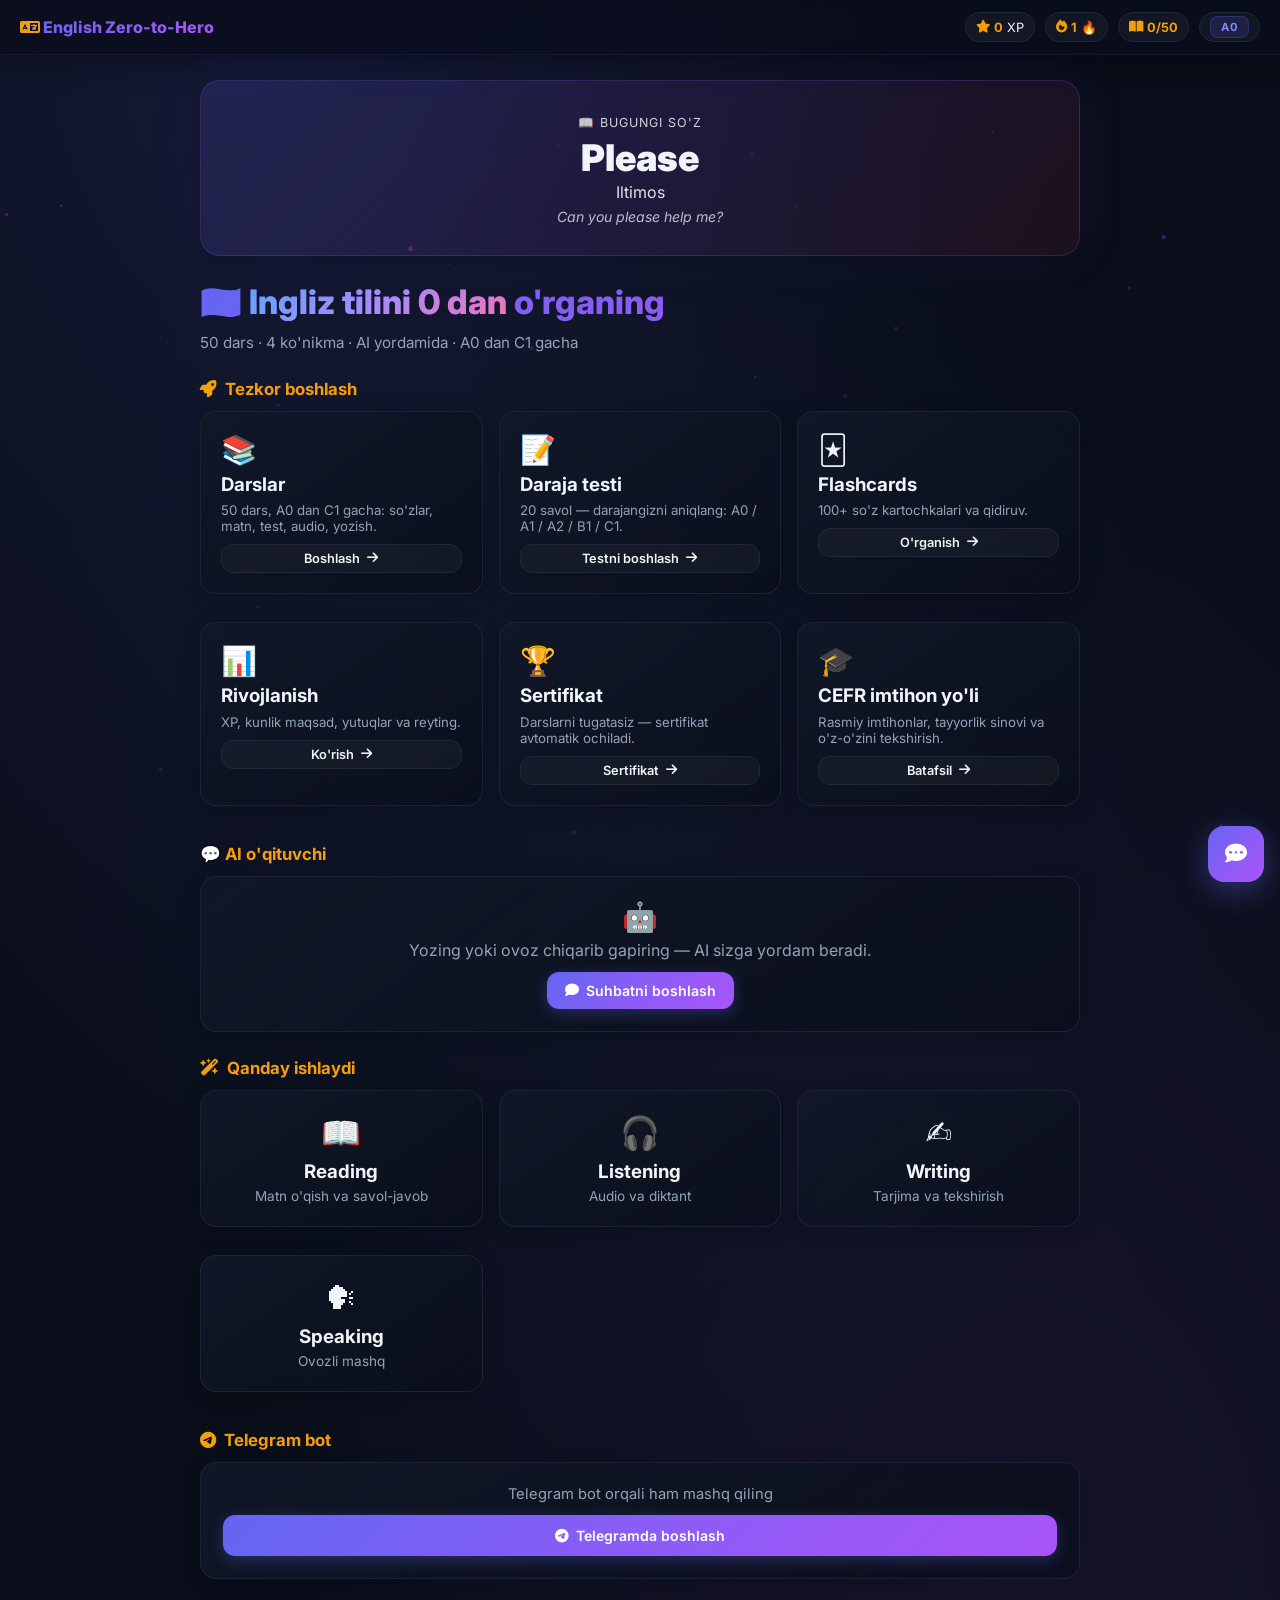
==== commit fa2ea58e: "Show the real path from this course to an official CEFR certificate Learners were unsure whether fin" ====
--- a/index.html
+++ b/index.html
@@ -92,6 +92,12 @@
       <p style="color:var(--tx2);font-size:.83rem;margin-bottom:10px">Darslarni tugatasiz — sertifikat avtomatik ochiladi.</p>
       <span class="btn bs bo" style="width:100%;justify-content:center">Sertifikat <i class="fa-solid fa-arrow-right"></i></span>
     </div>
+    <div class="cd card-hover" onclick="openExam()">
+      <div style="font-size:1.8rem;margin-bottom:6px">🎓</div>
+      <h3 style="margin-bottom:5px">CEFR imtihon yo'li</h3>
+      <p style="color:var(--tx2);font-size:.83rem;margin-bottom:10px">Rasmiy imtihonlar, tayyorlik sinovi va o'z-o'zini tekshirish.</p>
+      <span class="btn bs bo" style="width:100%;justify-content:center">Batafsil <i class="fa-solid fa-arrow-right"></i></span>
+    </div>
   </div>
 
   <div class="st2">💬 AI o'qituvchi</div>
@@ -264,6 +270,42 @@
     <p id="certHint" style="color:var(--tx2);font-size:.9rem">Darslar tugatilgach sertifikat shu yerda ochiladi.</p>
     <div class="prr"><div class="prf" id="certBar" style="width:0%"></div></div>
     <button class="btn bp" style="margin-top:12px" onclick="openCertificate()"><i class="fa-solid fa-award"></i> Sertifikat sahifasi</button>
+    <button class="btn bo" style="margin-top:12px;margin-left:8px" onclick="openExam()"><i class="fa-solid fa-graduation-cap"></i> CEFR imtihonga tayyorlik</button>
+  </div>
+</div>
+
+<!-- ======================= PAGE 7: CEFR EXAM PATH ======================= -->
+<div class="pg" id="p7">
+  <div style="display:flex;align-items:center;gap:8px;margin-bottom:16px;flex-wrap:wrap">
+    <button class="btn bo bs" onclick="go('p0')"><i class="fa-solid fa-arrow-left"></i> Bosh</button>
+    <button class="btn bs bo" onclick="go('p1')"><i class="fa-solid fa-book-open"></i> Darslar</button>
+    <button class="btn bs bo" onclick="openCertificate()"><i class="fa-solid fa-award"></i> Sertifikat</button>
+  </div>
+
+  <h2 class="pt">🎓 CEFR imtihon yo'li</h2>
+  <p class="ps">Bu kurs sizni poydevordan C1 darajasigacha olib boradi. Rasmiy CEFR sertifikati uchun esa akkreditatsiyalangan markazda imtihon topshiriladi. Quyida: qaysi imtihon qaysi darajaga to'g'ri keladi, imtihon nimalardan iborat va tayyorligingizni qanday sinash mumkin.</p>
+
+  <div id="examIntro"></div>
+
+  <div class="st2">🧪 Tayyorlik sinovi (mock exam)</div>
+  <p class="ps" style="margin-bottom:12px"><b>32 daqiqalik</b> sinov: Grammar &amp; Vocabulary (7 daq.), Reading (8 daq.), Listening (5 daq.), Writing (12 daq.). Imtihondagidek vaqt cheklangan — vaqt tugasa keyingi qismga o'tadi.</p>
+  <div class="no-print" style="display:flex;gap:8px;flex-wrap:wrap;margin-bottom:14px">
+    <button class="btn bp" onclick="examStart()"><i class="fa-solid fa-play"></i> Sinovni boshlash</button>
+    <button class="btn bo" onclick="examStop()">To'xtatish</button>
+  </div>
+  <div id="examStage" style="display:none"></div>
+  <div id="examLast"></div>
+
+  <div class="st2">✅ O'z-o'zini tekshirish</div>
+  <p class="ps" style="margin-bottom:12px">Quyidagi gaplarni o'zingizga nisbatan baholang. 80%+ bo'lsa, keyingi daraja imtihonini sinab ko'rish mumkin.</p>
+  <div id="examReadiness"></div>
+
+  <div class="gt" style="margin-top:20px">
+    <b>Xulosa:</b> kursni tugatish — bu <b>poydevor</b>. Rasmiy imtihondan o'tish uchun ustiga: har kuni tinglash (podkast, film),
+    haftada kamida 2 marta yozish, jonli suhbat amaliyoti (o'qituvchi yoki hamkor) va imtihon formatini mashq qilish kerak.
+    Rasmiy imtihon va sertifikat: <b>Cambridge University Press &amp; Assessment</b> (cambridgeenglish.org),
+    <b>British Council</b> (britishcouncil.org) va <b>IELTS</b> (ielts.org). Narx, sana va markazlar o'zgarib turadi —
+    joriy ma’lumotni albatta rasmiy saytlardan tekshiring.
   </div>
 </div>
 
@@ -323,6 +365,7 @@
 
 <script src="app.js"></script>
 <script src="certificate.js"></script>
+<script src="exam.js"></script>
 <script>
 /* Fon zarrachalari (yengil animatsiya) */
 (function () {
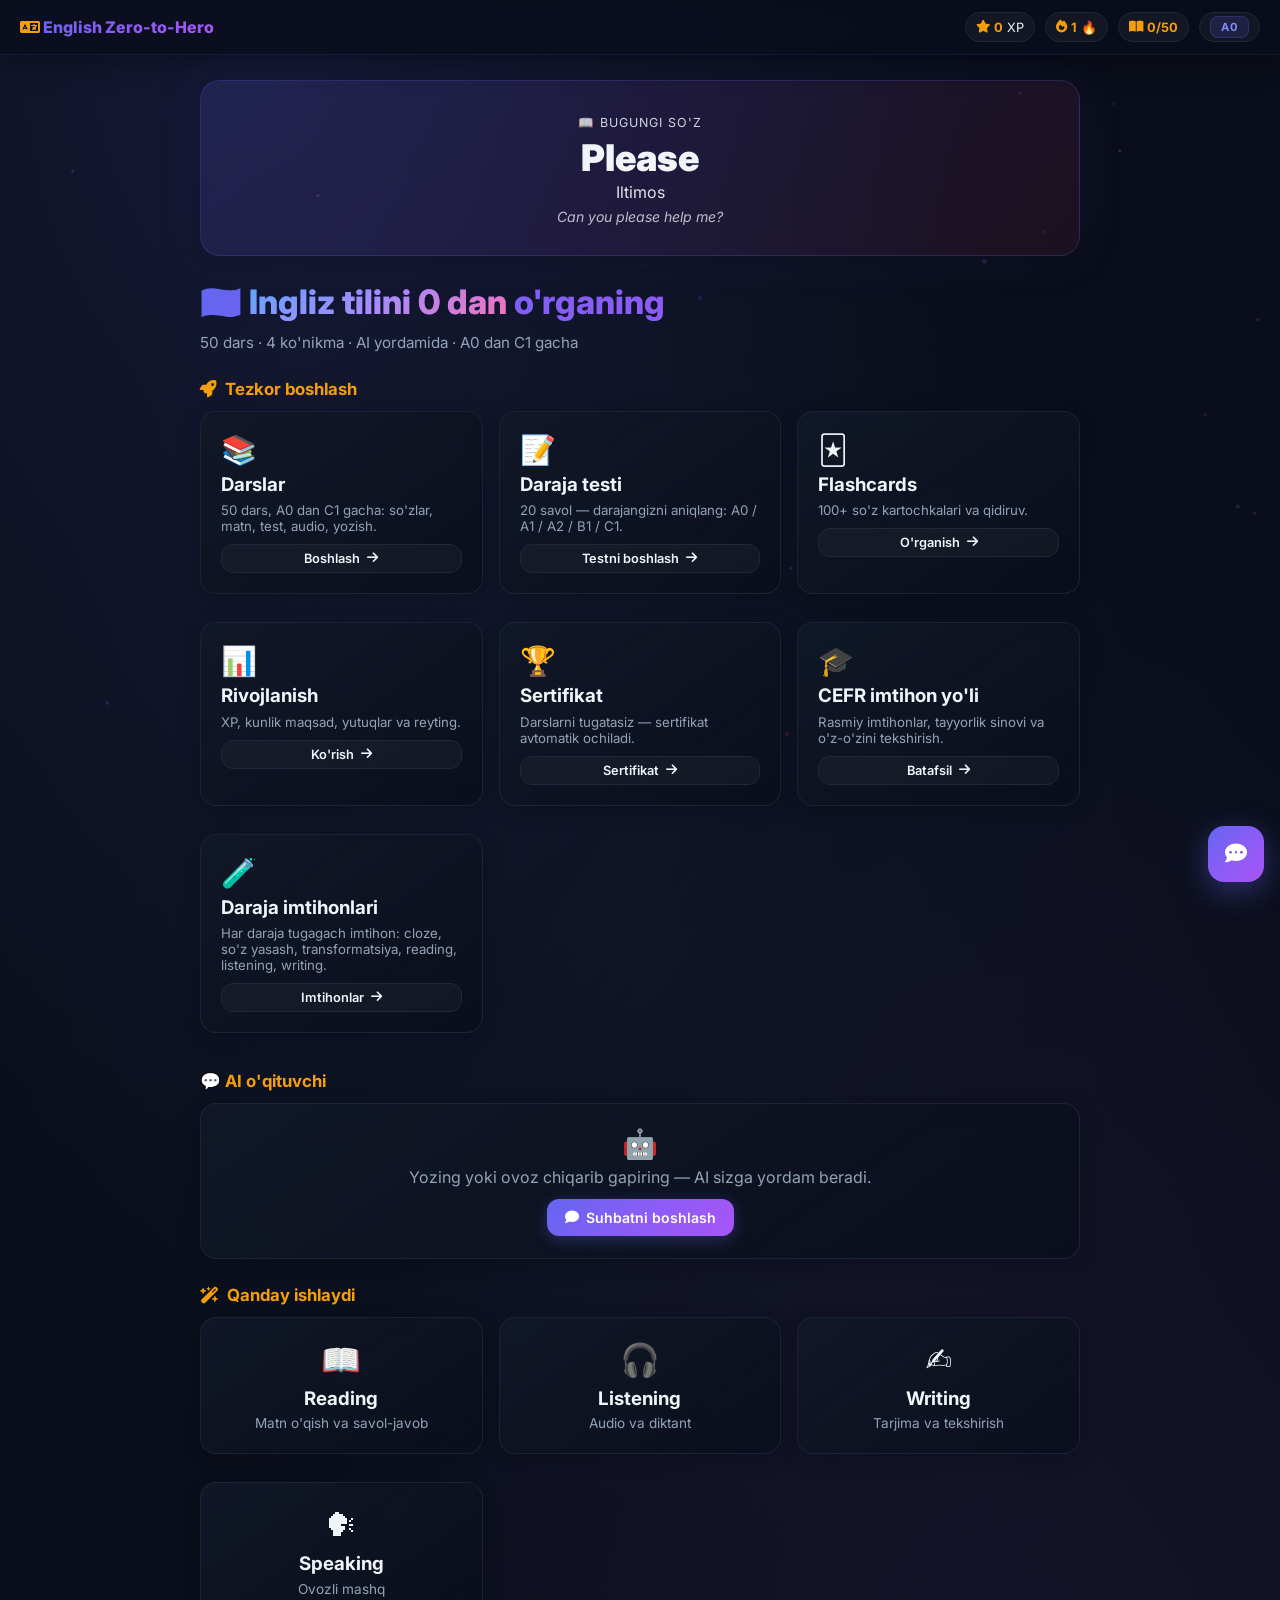
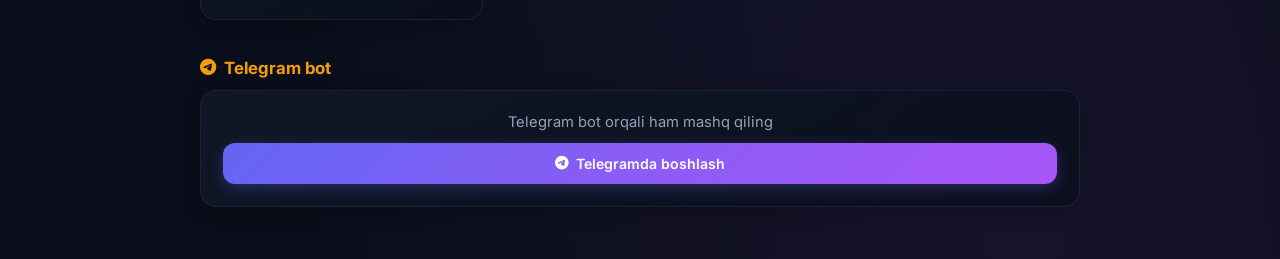
==== commit 39ea4e49: "Add CEFR-style per-level mock exams that unlock when a level is completed Learners had no way to che" ====
--- a/index.html
+++ b/index.html
@@ -31,6 +31,9 @@
   </div>
 </div>
 
+<!-- ============ DARAJA TUGADI BANNER (mock imtihon taklifi) ============ -->
+<div id="mockBanner" style="display:none;max-width:1180px;margin:10px auto 0;padding:0 14px"></div>
+
 <button class="fab" id="cfab" onclick="tChat()" aria-label="AI o'qituvchi"><i class="fa-solid fa-comment-dots"></i></button>
 
 <!-- ======================= AI CHAT ======================= -->
@@ -97,6 +100,12 @@
       <h3 style="margin-bottom:5px">CEFR imtihon yo'li</h3>
       <p style="color:var(--tx2);font-size:.83rem;margin-bottom:10px">Rasmiy imtihonlar, tayyorlik sinovi va o'z-o'zini tekshirish.</p>
       <span class="btn bs bo" style="width:100%;justify-content:center">Batafsil <i class="fa-solid fa-arrow-right"></i></span>
+    </div>
+    <div class="cd card-hover" onclick="openMocks()">
+      <div style="font-size:1.8rem;margin-bottom:6px">🧪</div>
+      <h3 style="margin-bottom:5px">Daraja imtihonlari</h3>
+      <p style="color:var(--tx2);font-size:.83rem;margin-bottom:10px">Har daraja tugagach imtihon: cloze, so'z yasash, transformatsiya, reading, listening, writing.</p>
+      <span class="btn bs bo" style="width:100%;justify-content:center">Imtihonlar <i class="fa-solid fa-arrow-right"></i></span>
     </div>
   </div>
 
@@ -154,6 +163,18 @@
     <button class="tab" onclick="fL('B2',this)">B2</button>
     <button class="tab" onclick="fL('C1',this)">C1</button>
   </div>
+
+  <div class="cd" style="cursor:default;border-color:rgba(99,102,241,.55)">
+    <div style="display:flex;align-items:center;gap:12px;flex-wrap:wrap">
+      <span style="font-size:1.5rem">🧪</span>
+      <div style="flex:1;min-width:220px">
+        <b>Daraja imtihonlari (CEFR uslubida)</b>
+        <p id="mockHint" style="color:var(--tx2);font-size:.85rem;margin-top:3px">Daraja tugagach, shu darajaning imtihoni avtomatik ochiladi.</p>
+      </div>
+      <button class="btn bp bs" onclick="openMocks()"><i class="fa-solid fa-graduation-cap"></i> Imtihonlar</button>
+    </div>
+  </div>
+
   <div id="ll" class="cg"></div>
 </div>
 
@@ -296,6 +317,13 @@
   <div id="examStage" style="display:none"></div>
   <div id="examLast"></div>
 
+  <div class="st2">🧪 Daraja imtihonlari (haqiqiy CEFR formatida)</div>
+  <p class="ps" style="margin-bottom:12px">Har bir daraja (A0–C1) tugagach, shu darajaning imtihoni ochiladi. Savollar haqiqiy imtihon topshiriq turlarida: <b>Part 1</b> multiple-choice cloze, <b>Part 2</b> open cloze, <b>Part 3</b> word formation, <b>Part 4</b> key word transformation, <b>Part 5</b> reading, <b>Listening</b> va <b>Writing</b>. O‘tish chegarasi — 65%.</p>
+  <div class="no-print" style="display:flex;gap:8px;flex-wrap:wrap;margin-bottom:14px">
+    <button class="btn bp" onclick="openMocks()"><i class="fa-solid fa-graduation-cap"></i> Daraja imtihonlari</button>
+    <button class="btn bo" onclick="mockStartPractice()"><i class="fa-solid fa-play"></i> CEFR uslubidagi aralash sinov</button>
+  </div>
+
   <div class="st2">✅ O'z-o'zini tekshirish</div>
   <p class="ps" style="margin-bottom:12px">Quyidagi gaplarni o'zingizga nisbatan baholang. 80%+ bo'lsa, keyingi daraja imtihonini sinab ko'rish mumkin.</p>
   <div id="examReadiness"></div>
@@ -306,6 +334,32 @@
     Rasmiy imtihon va sertifikat: <b>Cambridge University Press &amp; Assessment</b> (cambridgeenglish.org),
     <b>British Council</b> (britishcouncil.org) va <b>IELTS</b> (ielts.org). Narx, sana va markazlar o'zgarib turadi —
     joriy ma’lumotni albatta rasmiy saytlardan tekshiring.
+  </div>
+</div>
+
+<!-- ======================= PAGE 8: LEVEL MOCKS (CEFR) ======================= -->
+<div class="pg" id="p8">
+  <div style="display:flex;align-items:center;gap:8px;margin-bottom:16px;flex-wrap:wrap">
+    <button class="btn bo bs" onclick="go('p0')"><i class="fa-solid fa-arrow-left"></i> Bosh</button>
+    <button class="btn bs bo" onclick="go('p1')"><i class="fa-solid fa-book-open"></i> Darslar</button>
+    <button class="btn bs bo" onclick="openExam()"><i class="fa-solid fa-graduation-cap"></i> CEFR imtihon yo'li</button>
+  </div>
+
+  <h2 class="pt">🧪 Daraja imtihonlari</h2>
+  <p class="ps">Har bir daraja (A0–C1) tugagach, shu darajaning imtihoni ochiladi. Savollar haqiqiy CEFR/Cambridge formatida: variantli bo'sh joy, o'zingiz yozadigan bo'sh joy, so'z yasash, kalit so'z bilan qayta yozish, o'qish, tinglash va yozish. Vaqt cheklangan, o'tish chegarasi 65%.</p>
+
+  <div class="gt" style="margin-bottom:16px">
+    <b>Qanday ishlaydi:</b> darslar sahifasida biror darajaning barcha darslarini tugatasiz → shu darajaning imtihoni ochiladi (ekranda avtomatik taklif chiqadi).
+    Imtihonni topshirasiz → natija bo'yicha har bir qism bo'yicha ball va keyingi daraja tavsiyasi ko'rsatiladi.
+    Ball <b>65%</b> dan yuqori bo'lsa — o'tdingiz. Qayta topshirish mumkin.
+  </div>
+
+  <div id="mockStage" style="display:none;margin-bottom:18px"></div>
+  <div id="mockList" class="cg"></div>
+
+  <div class="gt" style="margin-top:18px">
+    <b>Halol izoh:</b> bu imtihonlar — o'rgangan darajangizni <b>mashq qilish va tekshirish</b> uchun. Ular rasmiy CEFR sertifikatini bermaydi;
+    rasmiy hujjat faqat akkreditatsiyalangan markazda (Cambridge, British Council, IELTS) topshiriladi.
   </div>
 </div>
 
@@ -366,6 +420,7 @@
 <script src="app.js"></script>
 <script src="certificate.js"></script>
 <script src="exam.js"></script>
+<script src="mock.js"></script>
 <script>
 /* Fon zarrachalari (yengil animatsiya) */
 (function () {
--- a/styles.css
+++ b/styles.css
@@ -249,9 +249,26 @@
 table.cefr tr:last-child td{border-bottom:none}
 table.cefr tbody tr:hover{background:rgba(99,102,241,.06)}
 
+/* ---------- Daraja imtihonlari (mock) ---------- */
+.part-tag{
+  display:inline-block;padding:3px 9px;border-radius:999px;font-size:.72rem;font-weight:700;
+  color:var(--acc);background:rgba(99,102,241,.14);border:1px solid rgba(99,102,241,.35);
+  letter-spacing:.3px;
+}
+.mock-banner{
+  padding:12px 14px;border-radius:14px;background:linear-gradient(135deg,rgba(99,102,241,.16),rgba(236,72,153,.12));
+  border:1px solid rgba(99,102,241,.5);box-shadow:0 8px 30px rgba(0,0,0,.35);
+  animation:mockIn .35s ease-out;
+}
+@keyframes mockIn{from{opacity:0;transform:translateY(-8px)}to{opacity:1;transform:translateY(0)}}
+@media (max-width:560px){
+  .mock-banner .btn{width:100%;justify-content:center}
+  .mock-banner .btn.bs:last-child{width:auto}
+}
+
 /* ---------- Chop etish / PDF ---------- */
 @media print{
-  .tp,.fab,.cb,#bgCanvas,.no-print{display:none!important}
+  .tp,.fab,.cb,#bgCanvas,#mockBanner,.no-print{display:none!important}
   body{background:#fff!important}
   .pg{display:none!important}
   body.printing-cert #p6{display:block!important;padding:0!important;margin:0!important;max-width:none!important;min-height:0!important}
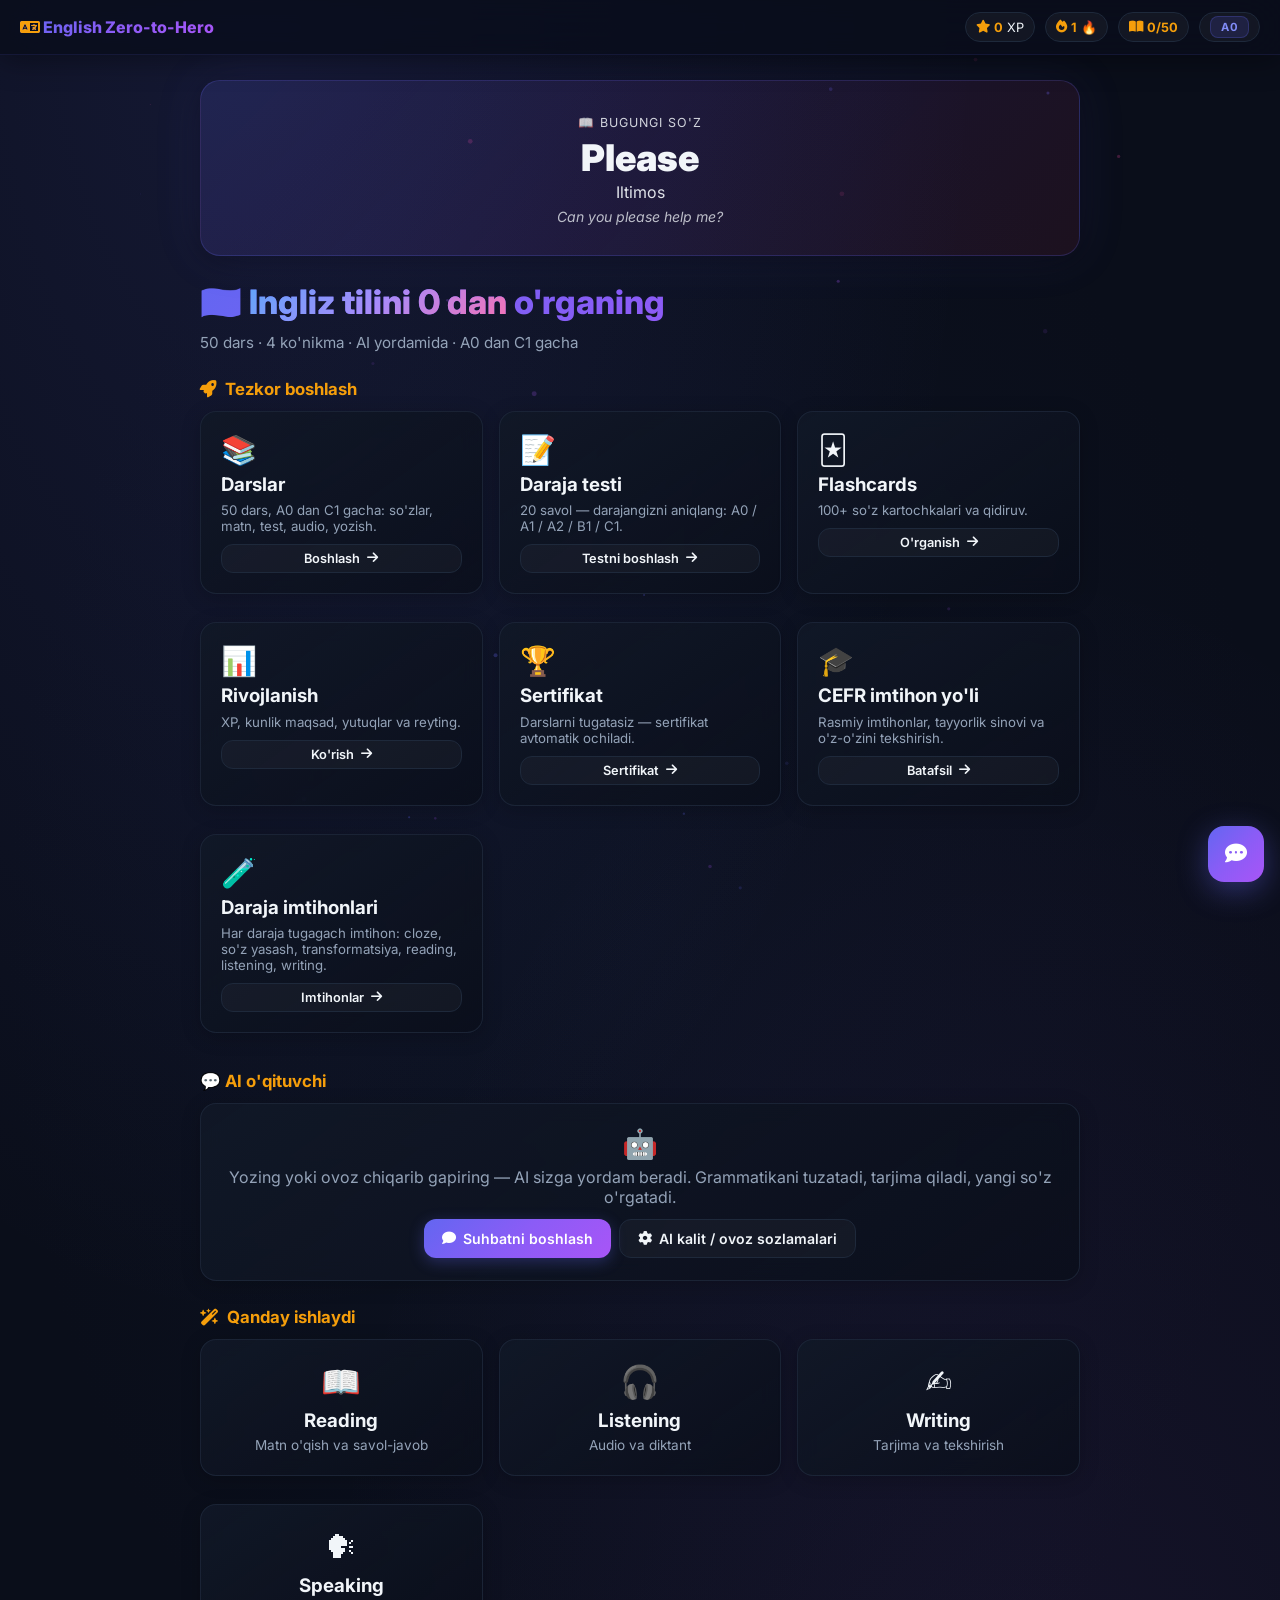
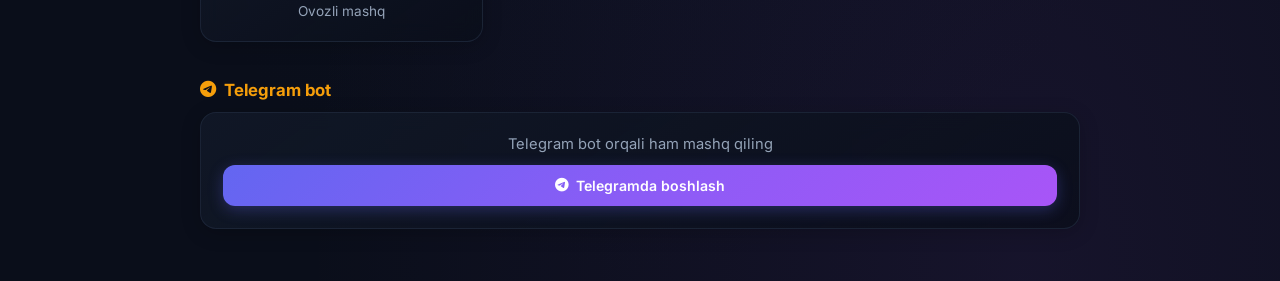
==== commit ebc0778e: "Make the AI tutor real and make voice playback/mic failures recoverable The chat only had a canned l" ====
--- a/index.html
+++ b/index.html
@@ -36,11 +36,23 @@
 
 <button class="fab" id="cfab" onclick="tChat()" aria-label="AI o'qituvchi"><i class="fa-solid fa-comment-dots"></i></button>
 
+<!-- ======================= AI + OVOZ SOZLAMALARI ======================= -->
+<div class="panel" id="aiBox" role="dialog" aria-label="AI va ovoz sozlamalari">
+  <div class="cbh">
+    <div class="nm"><i class="fa-solid fa-sliders"></i> AI kaliti va ovoz</div>
+    <button class="cls" onclick="aiCloseSettings()" aria-label="Yopish"><i class="fa-solid fa-xmark"></i></button>
+  </div>
+  <div class="cbb" id="aiPanelBody"></div>
+</div>
+
 <!-- ======================= AI CHAT ======================= -->
 <div class="cb" id="cbox">
   <div class="cbh">
-    <div class="nm"><i class="fa-solid fa-robot"></i> AI O'qituvchi</div>
-    <button class="cls" onclick="tChat()" aria-label="Yopish"><i class="fa-solid fa-xmark"></i></button>
+    <div class="nm"><i class="fa-solid fa-robot"></i> AI O'qituvchi <span class="bg b-a0" id="aiStatus">📴 AI: oflayn</span></div>
+    <div style="display:flex;align-items:center;gap:2px">
+      <button class="cls" onclick="aiSettings()" aria-label="AI sozlamalari" title="AI kaliti va ovoz sozlamalari"><i class="fa-solid fa-gear"></i></button>
+      <button class="cls" onclick="tChat()" aria-label="Yopish"><i class="fa-solid fa-xmark"></i></button>
+    </div>
   </div>
   <div class="cbb" id="cbody">
     <div class="msg b">Salom! 👋 Menga inglizcha yozing — grammatikani tekshiraman. O'zbekcha yozsangiz — tarjima beraman. Har javobda yangi so'z o'rgataman!</div>
@@ -112,8 +124,11 @@
   <div class="st2">💬 AI o'qituvchi</div>
   <div class="cd" style="text-align:center;padding:22px">
     <div style="font-size:1.8rem;margin-bottom:6px">🤖</div>
-    <p style="color:var(--tx2);margin-bottom:12px">Yozing yoki ovoz chiqarib gapiring — AI sizga yordam beradi.</p>
-    <button class="btn bp" onclick="tChat()"><i class="fa-solid fa-comment"></i> Suhbatni boshlash</button>
+    <p style="color:var(--tx2);margin-bottom:12px">Yozing yoki ovoz chiqarib gapiring — AI sizga yordam beradi. Grammatikani tuzatadi, tarjima qiladi, yangi so'z o'rgatadi.</p>
+    <div style="display:flex;gap:8px;flex-wrap:wrap;justify-content:center">
+      <button class="btn bp" onclick="tChat()"><i class="fa-solid fa-comment"></i> Suhbatni boshlash</button>
+      <button class="btn bo" onclick="aiSettings()"><i class="fa-solid fa-gear"></i> AI kalit / ovoz sozlamalari</button>
+    </div>
   </div>
 
   <div class="st2"><i class="fa-solid fa-wand-magic-sparkles"></i> Qanday ishlaydi</div>
@@ -421,6 +436,8 @@
 <script src="certificate.js"></script>
 <script src="exam.js"></script>
 <script src="mock.js"></script>
+<script src="voice.js"></script>
+<script src="ai.js"></script>
 <script>
 /* Fon zarrachalari (yengil animatsiya) */
 (function () {
--- a/styles.css
+++ b/styles.css
@@ -249,6 +249,26 @@
 table.cefr tr:last-child td{border-bottom:none}
 table.cefr tbody tr:hover{background:rgba(99,102,241,.06)}
 
+/* ---------- AI sozlamalari paneli + chat takliflari ---------- */
+.panel{
+  position:fixed;left:50%;top:50%;transform:translate(-50%,-50%);width:520px;max-width:calc(100% - 24px);
+  max-height:82vh;background:rgba(10,14,26,.98);border:1px solid rgba(30,41,59,.9);border-radius:20px;
+  box-shadow:0 24px 70px rgba(0,0,0,.65);display:none;flex-direction:column;z-index:400;overflow:hidden;
+  backdrop-filter:blur(24px);
+}
+.panel.op{display:flex;animation:pageIn .22s ease-out}
+.chips{display:flex;flex-wrap:wrap;gap:6px;padding:2px 0 6px}
+.chip{
+  background:rgba(99,102,241,.1);border:1px solid rgba(99,102,241,.32);color:var(--tx2);
+  border-radius:999px;padding:6px 11px;font-size:.76rem;cursor:pointer;font-family:inherit;
+  transition:all .18s ease;
+}
+.chip:hover{background:rgba(99,102,241,.22);color:var(--tx);transform:translateY(-1px)}
+.recording{background:var(--err)!important;color:#fff!important;border-color:var(--err)!important;animation:recPulse 1.1s infinite}
+@keyframes recPulse{0%,100%{box-shadow:0 0 0 0 rgba(239,68,68,.5)}50%{box-shadow:0 0 0 9px rgba(239,68,68,0)}}
+.panel code{background:rgba(99,102,241,.14);padding:1px 5px;border-radius:5px;font-size:.82rem}
+.panel a{color:var(--acc)}
+
 /* ---------- Daraja imtihonlari (mock) ---------- */
 .part-tag{
   display:inline-block;padding:3px 9px;border-radius:999px;font-size:.72rem;font-weight:700;
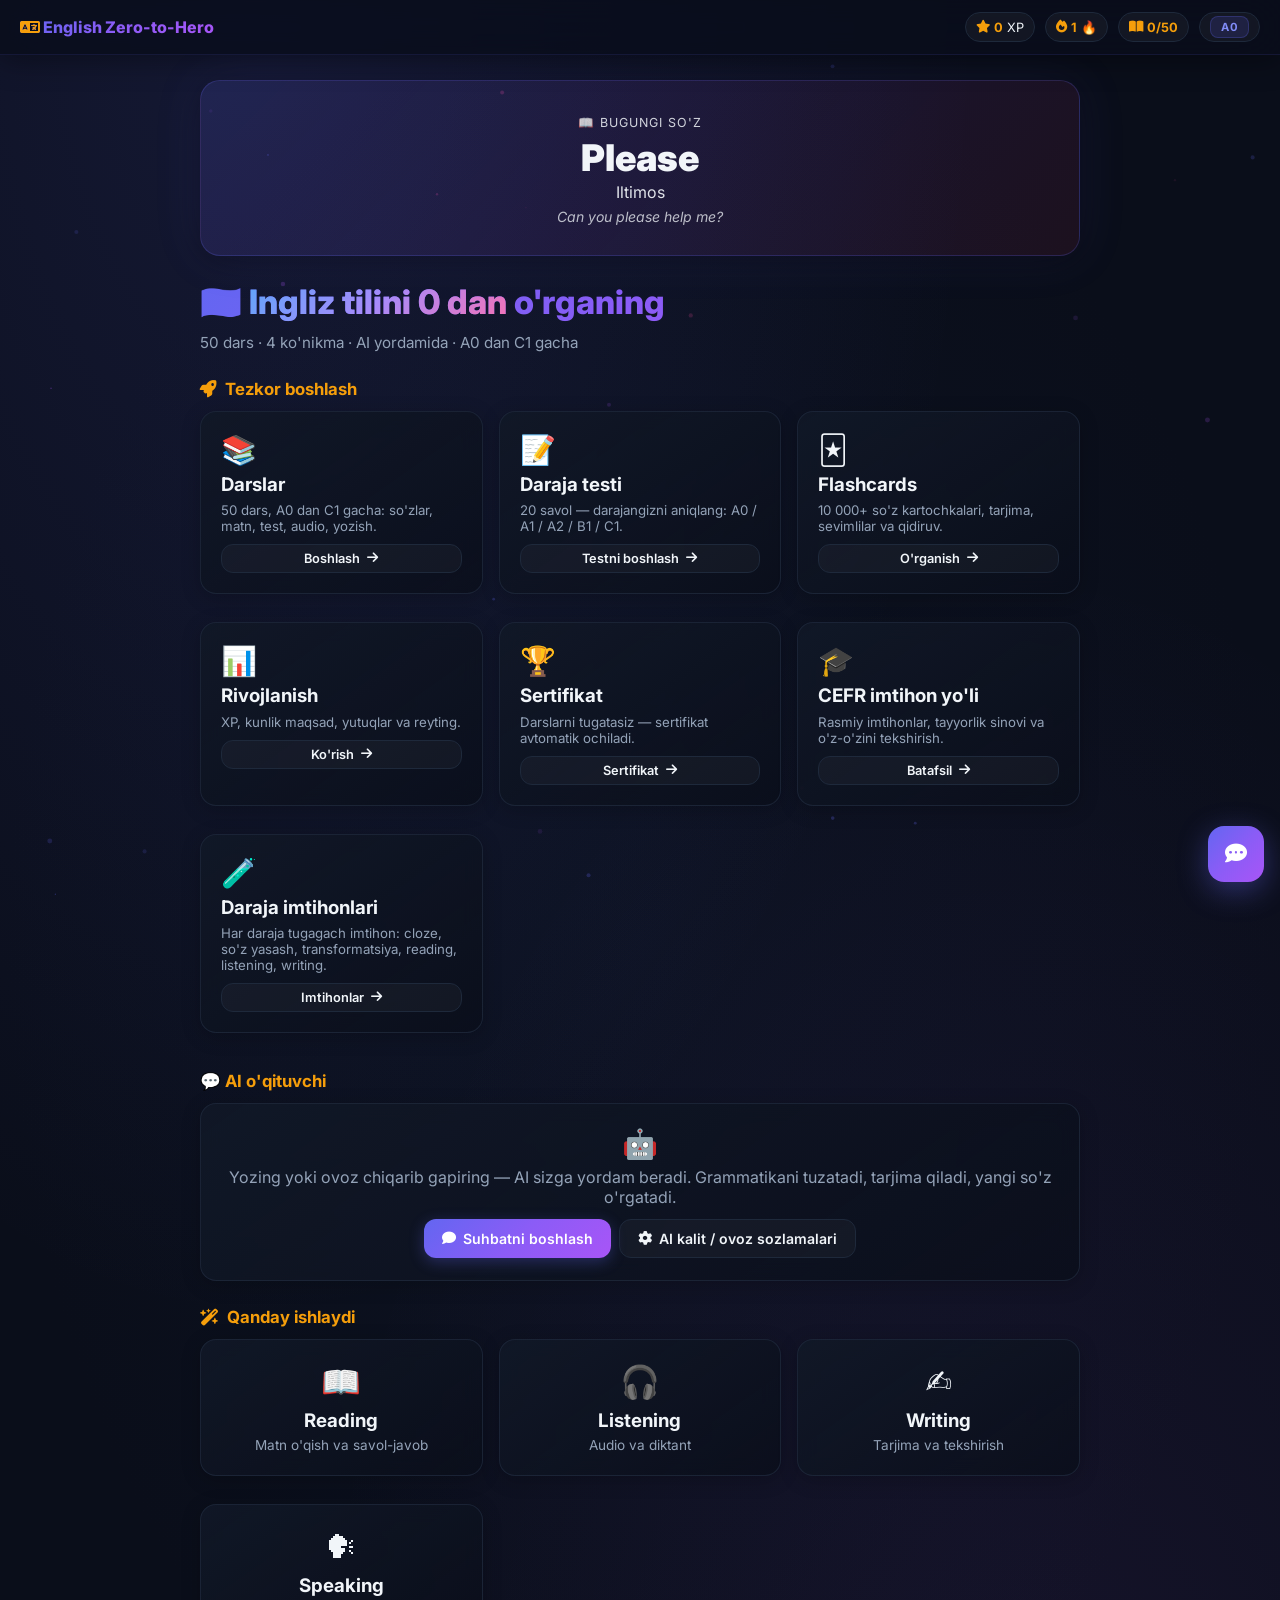
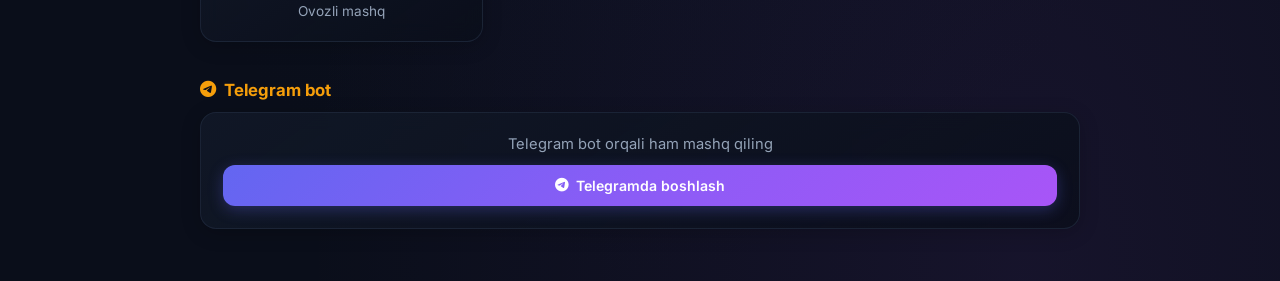
==== commit 4793f4e8: "Add reading bank, 10k dictionary, lesson gating, real leaderboard and PWA voice fix Students can now" ====
--- a/index.html
+++ b/index.html
@@ -10,7 +10,13 @@
 <meta property="og:title" content="English Zero-to-Hero">
 <meta property="og:description" content="Ingliz tilini 0 dan o'rganing: 50 dars, 4 ko'nikma, AI yordamchi.">
 <meta property="og:type" content="website">
-<link rel="icon" href="data:image/svg+xml,<svg xmlns='http://www.w3.org/2000/svg' viewBox='0 0 64 64'><rect width='64' height='64' rx='14' fill='%236366f1'/><text x='32' y='44' font-size='34' text-anchor='middle'>A</text></svg>">
+<link rel="icon" type="image/svg+xml" href="icon.svg">
+<link rel="apple-touch-icon" href="icon-192.png">
+<link rel="manifest" href="manifest.webmanifest">
+<meta name="mobile-web-app-capable" content="yes">
+<meta name="apple-mobile-web-app-capable" content="yes">
+<meta name="apple-mobile-web-app-status-bar-style" content="black-translucent">
+<meta name="apple-mobile-web-app-title" content="English Zero">
 <link rel="preconnect" href="https://fonts.googleapis.com">
 <link href="https://fonts.googleapis.com/css2?family=Inter:wght@300;400;500;600;700;800;900&display=swap" rel="stylesheet">
 <link rel="stylesheet" href="https://cdnjs.cloudflare.com/ajax/libs/font-awesome/6.5.0/css/all.min.css">
@@ -92,7 +98,7 @@
     <div class="cd card-hover" onclick="go('p3')">
       <div style="font-size:1.8rem;margin-bottom:6px">🃏</div>
       <h3 style="margin-bottom:5px">Flashcards</h3>
-      <p style="color:var(--tx2);font-size:.83rem;margin-bottom:10px">100+ so'z kartochkalari va qidiruv.</p>
+      <p style="color:var(--tx2);font-size:.83rem;margin-bottom:10px">10 000+ so'z kartochkalari, tarjima, sevimlilar va qidiruv.</p>
       <span class="btn bs bo" style="width:100%;justify-content:center">O'rganish <i class="fa-solid fa-arrow-right"></i></span>
     </div>
     <div class="cd card-hover" onclick="go('p4')">
@@ -226,10 +232,10 @@
     <button class="btn bo bs" onclick="go('p0')"><i class="fa-solid fa-arrow-left"></i> Bosh</button>
   </div>
   <h2 class="pt">🃏 Flashcards</h2>
-  <p class="ps">100+ so'z. Kartochkani bosing — tarjimani ko'ring. So'z ustiga bosib talaffuzni eshitasiz.</p>
+  <p class="ps"><b>10 156 so'z</b> (ingliz tilining eng ko'p ishlatiladigan so'zlari + kurs so'zlari) va o'zbekcha tarjimalari. Kartochkani bosing — tarjimani ko'ring, so'z ustiga bosib talaffuzni eshitasiz.</p>
 
   <div class="tabs" id="ft">
-    <button class="tab ac" onclick="setFS('a',this)">Umumiy so'zlar</button>
+    <button class="tab ac" onclick="setFS('a',this)">Umumiy so'zlar (10 000+)</button>
     <button class="tab" onclick="setFS('l',this)">Dars so'zlaridan</button>
   </div>
   <div id="fsl" style="display:none;margin-bottom:12px">
@@ -298,7 +304,8 @@
   <div class="st2">🏆 Yutuqlar <span style="font-size:.8rem;color:var(--tx2);margin-left:auto" id="achCount">0/8</span></div>
   <div id="al"></div>
 
-  <div class="st2">🏅 Top o'quvchilar</div>
+  <div class="st2">🏅 Reyting (haqiqiy natijalar)</div>
+  <p class="ps" style="margin:-4px 0 12px;font-size:.85rem">O'ylab topilgan ismlar yo'q: bu yerda faqat sizning haqiqiy natijangiz va o'zingiz kiritgan guruh a'zolari ko'rinadi.</p>
   <div class="vl" id="lb"></div>
 
   <div class="st2">🏆 Sertifikat</div>
@@ -324,7 +331,7 @@
   <div id="examIntro"></div>
 
   <div class="st2">🧪 Tayyorlik sinovi (mock exam)</div>
-  <p class="ps" style="margin-bottom:12px"><b>32 daqiqalik</b> sinov: Grammar &amp; Vocabulary (7 daq.), Reading (8 daq.), Listening (5 daq.), Writing (12 daq.). Imtihondagidek vaqt cheklangan — vaqt tugasa keyingi qismga o'tadi.</p>
+  <p class="ps" style="margin-bottom:12px"><b>34 daqiqalik</b> sinov: Grammar &amp; Vocabulary (7 daq.), Reading (10 daq.), Listening (5 daq.), Writing (12 daq.). Imtihondagidek vaqt cheklangan — vaqt tugasa keyingi qismga o'tadi. <b>Reading</b> qismi darajangizga moslashadi: daraja oshgani sari matn uzunroq va savol ko'proq bo'ladi.</p>
   <div class="no-print" style="display:flex;gap:8px;flex-wrap:wrap;margin-bottom:14px">
     <button class="btn bp" onclick="examStart()"><i class="fa-solid fa-play"></i> Sinovni boshlash</button>
     <button class="btn bo" onclick="examStop()">To'xtatish</button>
@@ -333,7 +340,7 @@
   <div id="examLast"></div>
 
   <div class="st2">🧪 Daraja imtihonlari (haqiqiy CEFR formatida)</div>
-  <p class="ps" style="margin-bottom:12px">Har bir daraja (A0–C1) tugagach, shu darajaning imtihoni ochiladi. Savollar haqiqiy imtihon topshiriq turlarida: <b>Part 1</b> multiple-choice cloze, <b>Part 2</b> open cloze, <b>Part 3</b> word formation, <b>Part 4</b> key word transformation, <b>Part 5</b> reading, <b>Listening</b> va <b>Writing</b>. O‘tish chegarasi — 65%.</p>
+  <p class="ps" style="margin-bottom:12px">Har bir daraja (A0–C1) tugagach, shu darajaning imtihoni ochiladi. Savollar haqiqiy imtihon topshiriq turlarida: <b>Part 1</b> multiple-choice cloze, <b>Part 2</b> open cloze, <b>Part 3</b> word formation, <b>Part 4</b> key word transformation, <b>Part 5</b> reading, <b>Listening</b> va <b>Writing</b>. O‘tish chegarasi — 65%. Reading qismi shu darajaning matnlaridan olinadi: A0–A1 da 2–3 savol, B1–B2 da 4–5, C1 da 5 savol, matn esa daraja bilan birga uzayadi.</p>
   <div class="no-print" style="display:flex;gap:8px;flex-wrap:wrap;margin-bottom:14px">
     <button class="btn bp" onclick="openMocks()"><i class="fa-solid fa-graduation-cap"></i> Daraja imtihonlari</button>
     <button class="btn bo" onclick="mockStartPractice()"><i class="fa-solid fa-play"></i> CEFR uslubidagi aralash sinov</button>
@@ -432,12 +439,29 @@
   </div>
 </div>
 
+<script src="reading-a.js"></script>
+<script src="reading-b.js"></script>
+<script src="reading-c.js"></script>
+<script src="words-dictionary.js"></script>
 <script src="app.js"></script>
+<script src="reading-ui.js"></script>
+<script src="lesson-plus.js"></script>
+<script src="progress-real.js"></script>
+<script src="flashcards-pro.js"></script>
 <script src="certificate.js"></script>
 <script src="exam.js"></script>
 <script src="mock.js"></script>
 <script src="voice.js"></script>
 <script src="ai.js"></script>
+<script>
+/* Ilova (PWA) sifatida o'rnatilishi uchun service worker.
+   Tarmoq birinchi strategiyasi — sayt hech qachon eski fayllarni ko'rsatmaydi. */
+if ('serviceWorker' in navigator && location.protocol === 'https:') {
+  window.addEventListener('load', function () {
+    navigator.serviceWorker.register('sw.js').catch(function () {});
+  });
+}
+</script>
 <script>
 /* Fon zarrachalari (yengil animatsiya) */
 (function () {
--- a/styles.css
+++ b/styles.css
@@ -202,6 +202,21 @@
 /* ---------- Tip boxes ---------- */
 .gt{background:rgba(99,102,241,.06);border:1px solid rgba(99,102,241,.16);border-radius:12px;padding:14px 16px;margin:12px 0;font-size:.88rem;line-height:1.65}
 .gt b{color:var(--acc)}
+/* ---------- Reading bo'limi (matn banki: bir nechta savol) ---------- */
+/* O'chirilgan tugma (dars tugatilmaguncha) */
+.btn[disabled]{opacity:.5;cursor:not-allowed;pointer-events:none;filter:grayscale(.35)}
+#gateWrap .vi b{font-size:.85rem}
+.voice-toast{position:fixed;left:50%;bottom:22px;transform:translate(-50%,20px);max-width:min(520px,92vw);background:rgba(17,24,39,.97);border:1px solid var(--bd);border-left:3px solid var(--acc);border-radius:12px;padding:12px 16px;font-size:.85rem;line-height:1.55;color:var(--tx);box-shadow:0 12px 30px rgba(0,0,0,.45);opacity:0;pointer-events:none;transition:all .3s ease;z-index:9999}
+.voice-toast.op{opacity:1;transform:translate(-50%,0)}
+.rdmeta{display:flex;align-items:center;gap:8px;flex-wrap:wrap;margin:12px 0 4px;color:var(--tx2);font-size:.8rem}
+.rdmeta i{color:var(--acc);margin-right:2px}
+.rdmeta .btn{margin-left:auto}
+.readbox{max-height:340px;overflow:auto;line-height:1.75;font-size:.9rem}
+.readbox summary{cursor:pointer;color:var(--acc);font-weight:700;font-size:.82rem;margin-bottom:6px;list-style:none}
+.readbox summary::-webkit-details-marker{display:none}
+.readbox summary:hover{text-decoration:underline}
+.rdfb{font-size:.82rem;margin-top:8px;min-height:2px}
+@media (max-width:560px){.rdmeta .btn{margin-left:0}}
 
 /* ---------- Misc ---------- */
 .gradient-text{background:linear-gradient(135deg,#60a5fa,#a78bfa,#f472b6);-webkit-background-clip:text;-webkit-text-fill-color:transparent;background-clip:text}
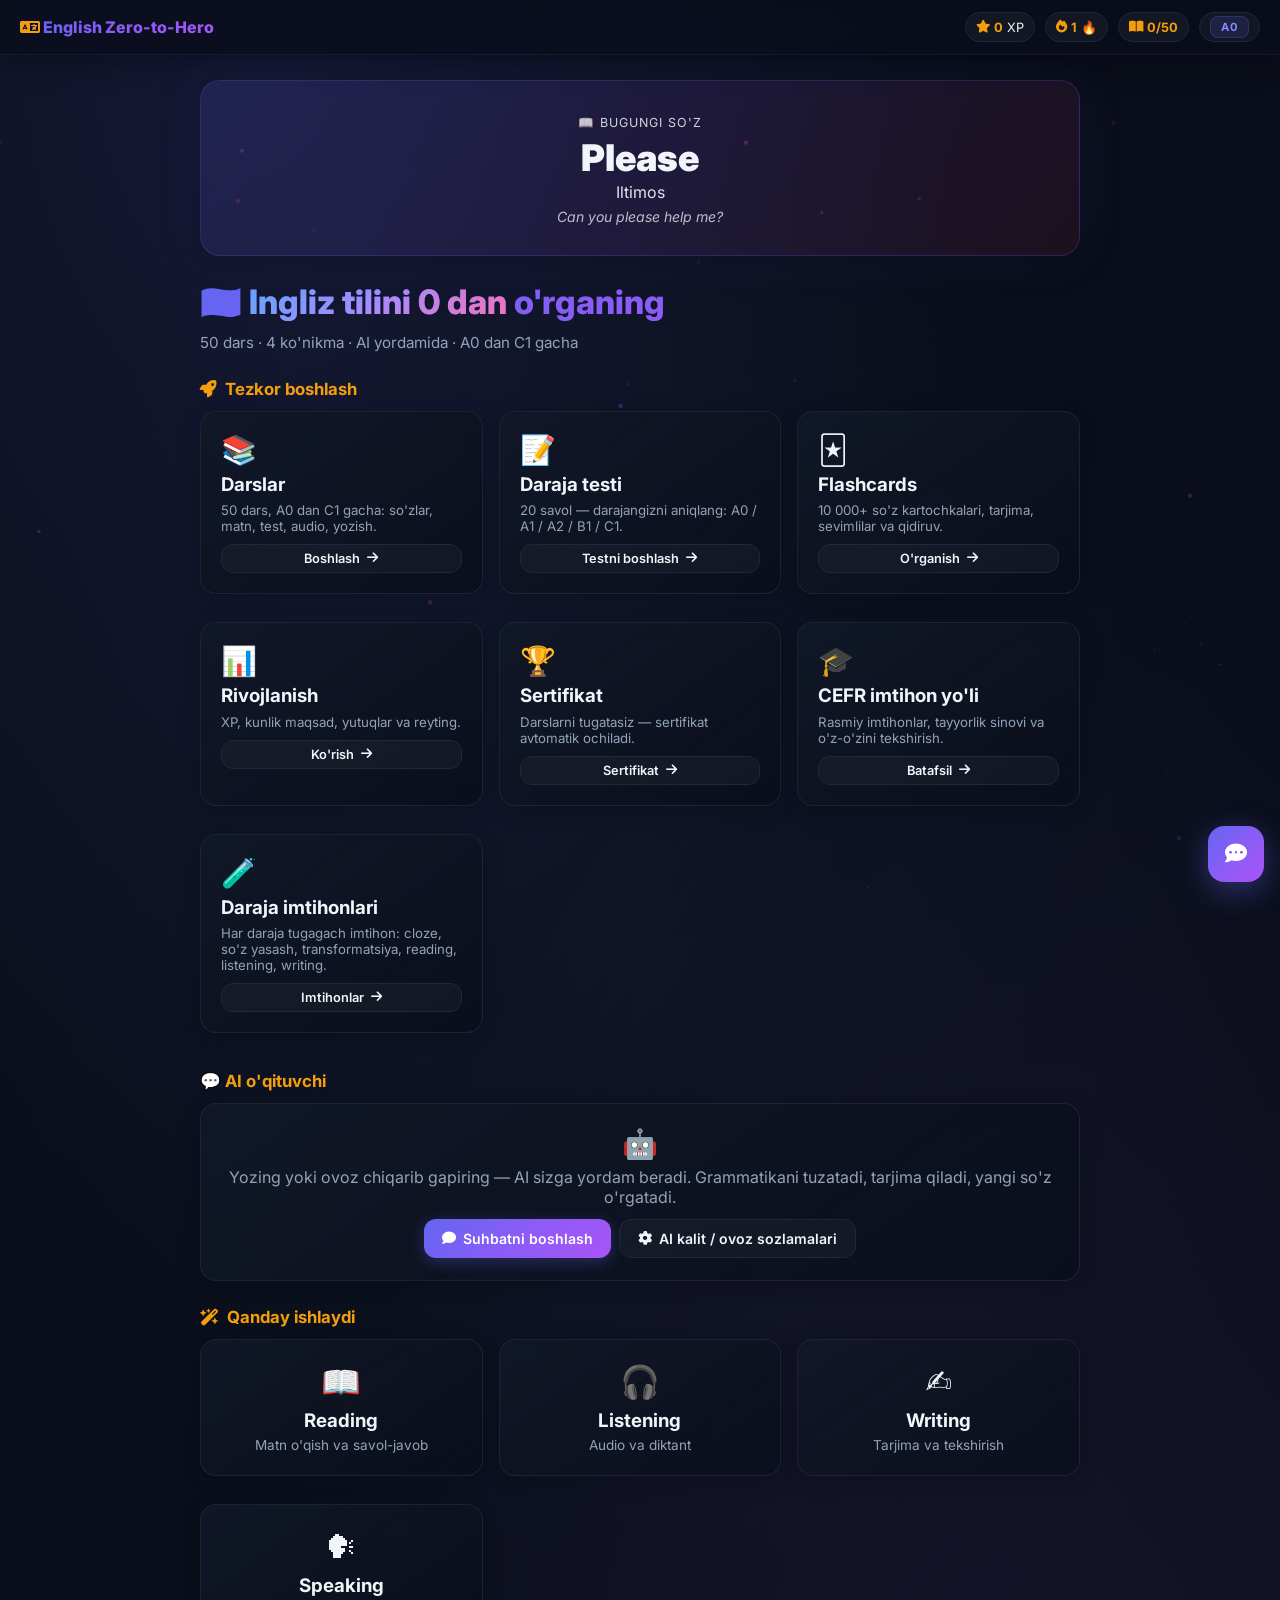
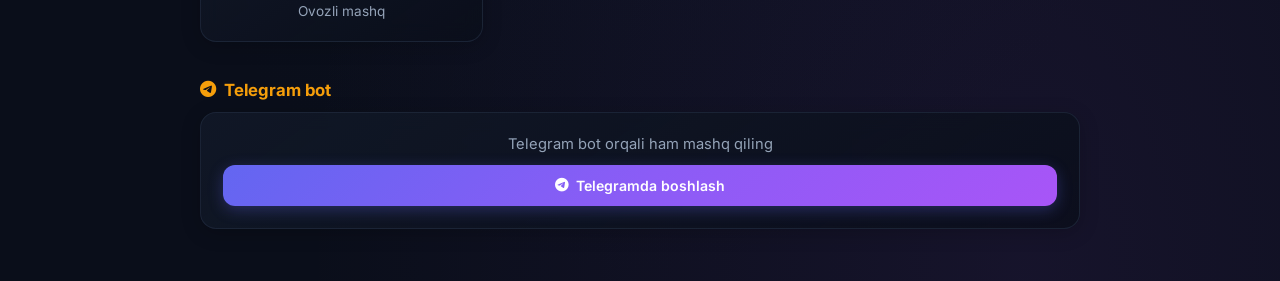
==== commit 3638720b: "Add 500 extra lesson words with 1 200+ example sentences to the flashcards Flashcards previously sho" ====
--- a/index.html
+++ b/index.html
@@ -232,42 +232,61 @@
     <button class="btn bo bs" onclick="go('p0')"><i class="fa-solid fa-arrow-left"></i> Bosh</button>
   </div>
   <h2 class="pt">🃏 Flashcards</h2>
-  <p class="ps"><b>10 156 so'z</b> (ingliz tilining eng ko'p ishlatiladigan so'zlari + kurs so'zlari) va o'zbekcha tarjimalari. Kartochkani bosing — tarjimani ko'ring, so'z ustiga bosib talaffuzni eshitasiz.</p>
+  <p class="ps"><b>10 000+ so'z</b> — eng ko'p ishlatiladigan ingliz so'zlari, kurs so'zlari va har bir darsga qo'shilgan <b>10 ta qo'shimcha so'z</b>. Har bir so'z uchun <b>misol gap</b> va uning o'zbekcha tarjimasi bor: kartani bosing, tarjimani o'qing, ovozni eshiting.</p>
+
+  <div class="fcstats" id="fcStats"></div>
 
   <div class="tabs" id="ft">
-    <button class="tab ac" onclick="setFS('a',this)">Umumiy so'zlar (10 000+)</button>
-    <button class="tab" onclick="setFS('l',this)">Dars so'zlaridan</button>
+    <button class="tab ac" onclick="fcAllMode(this)">Umumiy lug'at (10 000+)</button>
+    <button class="tab" onclick="fcLessonMode(this)">Dars so'zlari</button>
+    <button class="tab" onclick="fcExtrasMode(this)">➕ Qo'shimcha so'zlar</button>
   </div>
   <div id="fsl" style="display:none;margin-bottom:12px">
-    <select id="fli" class="inp" style="max-width:320px" onchange="setFL(this.value)">
+    <select id="fli" class="inp" style="max-width:340px" onchange="setFL(this.value)">
       <option value="0">Darsni tanlang...</option>
     </select>
   </div>
 
+  <div class="fchead">
+    <div class="fcbar"><i id="fcBar"></i></div>
+  </div>
+
   <div class="fcw">
-    <div class="fc" id="fcCard" onclick="this.classList.toggle('flp')">
+    <div class="fc" id="fcCard" onclick="fcFlip(event)">
       <div class="fci">
         <div class="fcf">
+          <div class="fcbadge" id="fcBad"></div>
           <div class="fcw2" id="fw" onclick="event.stopPropagation();speakWord(this.textContent)">...</div>
-          <div class="fch"><i class="fa-solid fa-hand-pointer"></i> Bosing</div>
+          <div class="fcsound" onclick="event.stopPropagation();speakWord(document.getElementById('fw').textContent)">
+            <i class="fa-solid fa-volume-high"></i> Talaffuz
+          </div>
+          <div class="fch"><i class="fa-solid fa-hand-pointer"></i> Tarjima va misol gap uchun bosing</div>
         </div>
         <div class="fcb">
           <div class="fcm" id="fm"></div>
-          <div class="fce" id="fe"></div>
+          <div class="fce" id="fcEx">
+            <div class="fce-t" id="fe"></div>
+            <div class="fce-u" id="feu"></div>
+          </div>
+          <button class="btn bo bs fcsay" onclick="event.stopPropagation();fcSpeakExample()">
+            <i class="fa-solid fa-volume-high"></i> Misolni eshitish
+          </button>
         </div>
       </div>
     </div>
   </div>
 
-  <div style="display:flex;justify-content:center;gap:10px;align-items:center;margin:4px 0 16px">
-    <button class="btn bo bs" onclick="mFc(-1)"><i class="fa-solid fa-chevron-left"></i></button>
+  <div style="display:flex;justify-content:center;gap:10px;align-items:center;margin:4px 0 16px;flex-wrap:wrap">
+    <button class="btn bo bs" onclick="mFc(-1)" title="Oldingi so'z"><i class="fa-solid fa-chevron-left"></i></button>
     <span style="color:var(--tx2);font-size:.85rem" id="fp">1/1</span>
-    <button class="btn bp bs" onclick="mFc(1)"><i class="fa-solid fa-chevron-right"></i></button>
-  </div>
-
-  <div class="st2"><i class="fa-solid fa-magnifying-glass"></i> So'z qidirish</div>
+    <button class="btn bp bs" onclick="mFc(1)" title="Keyingi so'z"><i class="fa-solid fa-chevron-right"></i></button>
+    <button class="btn bo bs" onclick="fcFlip()"><i class="fa-solid fa-rotate"></i> Aylantirish</button>
+    <button class="btn bo bs" onclick="fcRandom()"><i class="fa-solid fa-dice"></i> Tasodifiy</button>
+  </div>
+
+  <div class="st2"><i class="fa-solid fa-magnifying-glass"></i> Butun lug'atdan qidirish (10 000+ so'z)</div>
   <div class="cd" style="cursor:default">
-    <input class="inp" id="si" placeholder="So'z yoki tarjima qidirish..." onkeydown="if(event.key==='Enter')doS()">
+    <input class="inp" id="si" placeholder="So'z yoki tarjima qidirish (misol gaplar bilan)..." onkeydown="if(event.key==='Enter')doS()">
     <div style="margin-top:8px;display:flex;gap:8px;flex-wrap:wrap">
       <button class="btn bs bp" onclick="doS()"><i class="fa-solid fa-magnifying-glass"></i> Qidirish</button>
       <button class="btn bs bo" onclick="clS()">Tozalash</button>
@@ -443,6 +462,7 @@
 <script src="reading-b.js"></script>
 <script src="reading-c.js"></script>
 <script src="words-dictionary.js"></script>
+<script src="lesson-vocab.js"></script>
 <script src="app.js"></script>
 <script src="reading-ui.js"></script>
 <script src="lesson-plus.js"></script>
--- a/styles.css
+++ b/styles.css
@@ -101,17 +101,30 @@
 .qos{display:grid;gap:10px}
 
 /* ---------- Flashcards ---------- */
-.fcw{display:flex;justify-content:center;margin:16px 0;perspective:1000px}
-.fc{width:100%;max-width:310px;height:200px;cursor:pointer;user-select:none}
-.fci{position:relative;width:100%;height:100%;transition:transform .5s;transform-style:preserve-3d}
+/* ---------- Flashcards ---------- */
+.fcstats{display:flex;flex-wrap:wrap;gap:8px;margin:0 0 14px}
+.fcstat{cursor:default}
+.fchint{font-size:.74rem;color:var(--tx2);display:flex;align-items:center;gap:5px}
+.fchead{display:flex;align-items:center;gap:10px;margin:0 0 10px}
+.fcbar{flex:1;height:7px;background:var(--bg2);border:1px solid var(--bd);border-radius:99px;overflow:hidden}
+.fcbar i{display:block;height:100%;width:0;background:var(--grad);border-radius:99px;transition:width .35s ease}
+.fcw{display:flex;justify-content:center;margin:8px 0 16px;perspective:1200px}
+.fc{width:100%;max-width:430px;height:266px;cursor:pointer;user-select:none}
+.fci{position:relative;width:100%;height:100%;transition:transform .55s cubic-bezier(.4,.2,.2,1);transform-style:preserve-3d}
 .fc.flp .fci{transform:rotateY(180deg)}
-.fcf,.fcb{position:absolute;inset:0;backface-visibility:hidden;border-radius:14px;display:flex;flex-direction:column;align-items:center;justify-content:center;padding:18px;text-align:center}
-.fcf{background:var(--grad)}
-.fcb{background:var(--bg2);border:1.5px solid var(--pri);transform:rotateY(180deg)}
-.fcw2{font-size:1.8rem;font-weight:800}
-.fcm{font-size:1.2rem;color:var(--tx2);margin-top:5px}
-.fce{font-size:.82rem;color:rgba(255,255,255,.75);margin-top:10px;font-style:italic}
-.fch{font-size:.78rem;color:rgba(255,255,255,.65);margin-top:12px}
+.fcf,.fcb{position:absolute;inset:0;backface-visibility:hidden;border-radius:18px;display:flex;flex-direction:column;align-items:center;justify-content:center;padding:20px;text-align:center;box-shadow:var(--sh)}
+.fcf{background:var(--grad);gap:10px}
+.fcb{background:var(--bg2);border:1.5px solid rgba(99,102,241,.45);transform:rotateY(180deg);gap:10px;overflow:auto}
+.fcbadge{display:none;font-size:.68rem;font-weight:600;letter-spacing:.3px;padding:3px 10px;border-radius:99px;background:rgba(255,255,255,.18);color:#fff}
+.fcw2{font-size:2rem;font-weight:800;line-height:1.15;word-break:break-word}
+.fcsound{display:flex;align-items:center;gap:6px;font-size:.78rem;padding:5px 12px;border-radius:99px;background:rgba(255,255,255,.16);border:1px solid rgba(255,255,255,.25)}
+.fcsound:hover{background:rgba(255,255,255,.28)}
+.fcm{font-size:1.3rem;font-weight:700;color:var(--tx)}
+.fce{display:none;width:100%;border-top:1px dashed rgba(148,163,184,.35);padding-top:10px}
+.fce-t{font-size:.9rem;color:var(--tx);font-style:italic}
+.fce-u{font-size:.8rem;color:var(--tx2);margin-top:4px}
+.fcsay{font-size:.75rem;padding:5px 12px}
+.fch{font-size:.76rem;color:rgba(255,255,255,.7);margin-top:4px}
 
 /* ---------- Stat tiles ---------- */
 .pg2{display:grid;grid-template-columns:repeat(auto-fit,minmax(130px,1fr));gap:12px;margin-bottom:20px}
@@ -241,7 +254,9 @@
   .fab{width:48px;height:48px;font-size:1.2rem;right:12px;bottom:12px;border-radius:14px}
   .vl{grid-template-columns:1fr 1fr}
   .pg2{grid-template-columns:repeat(2,1fr)}
-  .fc{max-width:260px;height:180px}
+  .fc{max-width:100%;height:252px}
+  .fcw2{font-size:1.6rem}
+  .fcm{font-size:1.15rem}
   #certCanvas{border-radius:10px}
   .cert-wrap{padding:8px}
 }
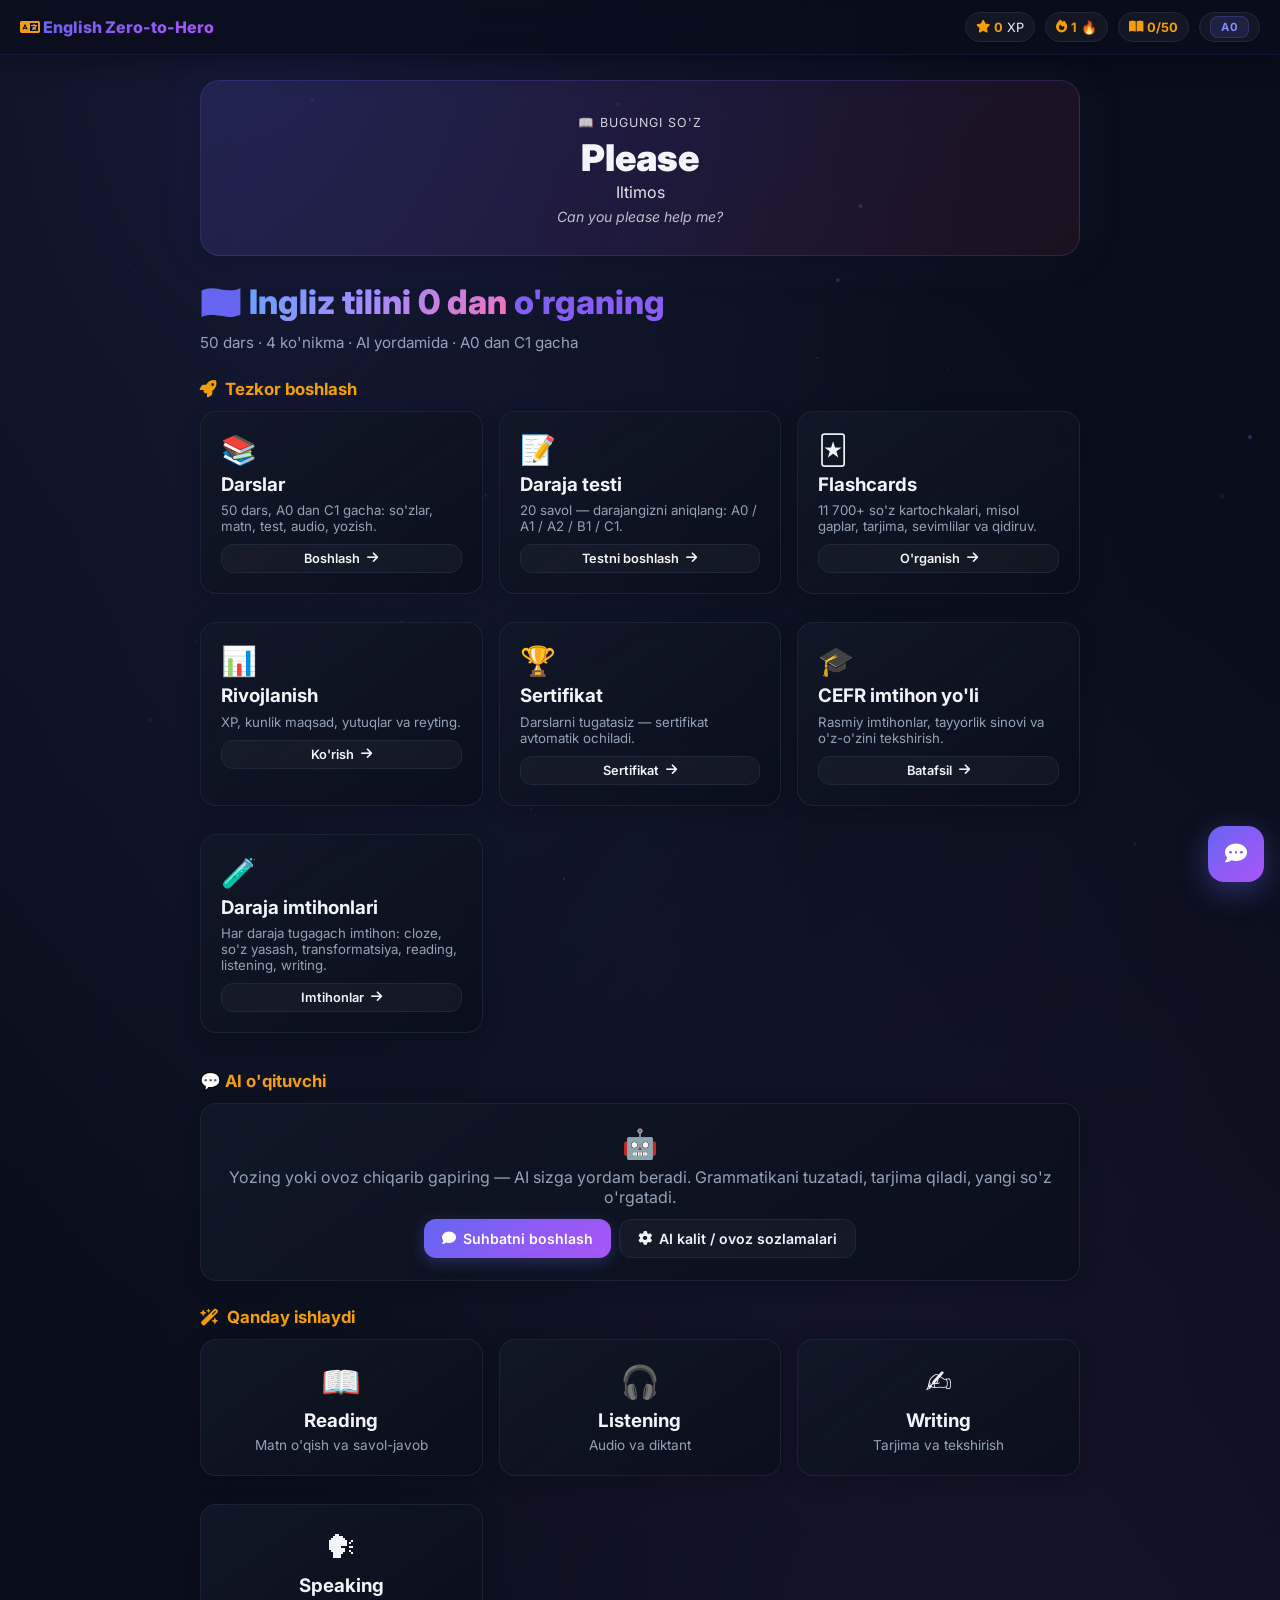
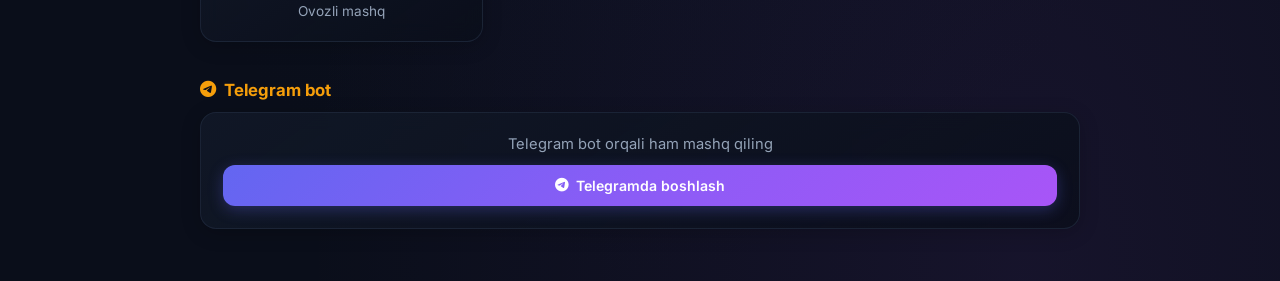
==== commit c94e3550: "Fix card flipping and the truncated word list, and grow the dictionary Tapping a card did nothing be" ====
--- a/index.html
+++ b/index.html
@@ -98,7 +98,7 @@
     <div class="cd card-hover" onclick="go('p3')">
       <div style="font-size:1.8rem;margin-bottom:6px">🃏</div>
       <h3 style="margin-bottom:5px">Flashcards</h3>
-      <p style="color:var(--tx2);font-size:.83rem;margin-bottom:10px">10 000+ so'z kartochkalari, tarjima, sevimlilar va qidiruv.</p>
+      <p style="color:var(--tx2);font-size:.83rem;margin-bottom:10px">11 700+ so'z kartochkalari, misol gaplar, tarjima, sevimlilar va qidiruv.</p>
       <span class="btn bs bo" style="width:100%;justify-content:center">O'rganish <i class="fa-solid fa-arrow-right"></i></span>
     </div>
     <div class="cd card-hover" onclick="go('p4')">
@@ -232,12 +232,12 @@
     <button class="btn bo bs" onclick="go('p0')"><i class="fa-solid fa-arrow-left"></i> Bosh</button>
   </div>
   <h2 class="pt">🃏 Flashcards</h2>
-  <p class="ps"><b>10 000+ so'z</b> — eng ko'p ishlatiladigan ingliz so'zlari, kurs so'zlari va har bir darsga qo'shilgan <b>10 ta qo'shimcha so'z</b>. Har bir so'z uchun <b>misol gap</b> va uning o'zbekcha tarjimasi bor: kartani bosing, tarjimani o'qing, ovozni eshiting.</p>
+  <p class="ps"><b>11 700+ so'z va ibora</b> — eng ko'p ishlatiladigan ingliz so'zlari, mavzuli lug'at (oshxona, sayohat, ish, sog'liq, texnologiya...) va har bir darsga qo'shilgan <b>20 ta qo'shimcha so'z</b>. Har bir so'z uchun <b>misol gap</b> va uning o'zbekcha tarjimasi bor: kartani bosing — tarjima, misol gap va uning tarjimasi chiqadi.</p>
 
   <div class="fcstats" id="fcStats"></div>
 
   <div class="tabs" id="ft">
-    <button class="tab ac" onclick="fcAllMode(this)">Umumiy lug'at (10 000+)</button>
+    <button class="tab ac" onclick="fcAllMode(this)">Umumiy lug'at (11 700+)</button>
     <button class="tab" onclick="fcLessonMode(this)">Dars so'zlari</button>
     <button class="tab" onclick="fcExtrasMode(this)">➕ Qo'shimcha so'zlar</button>
   </div>
@@ -256,11 +256,11 @@
       <div class="fci">
         <div class="fcf">
           <div class="fcbadge" id="fcBad"></div>
-          <div class="fcw2" id="fw" onclick="event.stopPropagation();speakWord(this.textContent)">...</div>
+          <div class="fcw2" id="fw">...</div>
           <div class="fcsound" onclick="event.stopPropagation();speakWord(document.getElementById('fw').textContent)">
             <i class="fa-solid fa-volume-high"></i> Talaffuz
           </div>
-          <div class="fch"><i class="fa-solid fa-hand-pointer"></i> Tarjima va misol gap uchun bosing</div>
+          <div class="fch" id="fcHint"><i class="fa-solid fa-hand-pointer"></i> Tarjima va misol gap uchun bosing</div>
         </div>
         <div class="fcb">
           <div class="fcm" id="fm"></div>
@@ -284,7 +284,7 @@
     <button class="btn bo bs" onclick="fcRandom()"><i class="fa-solid fa-dice"></i> Tasodifiy</button>
   </div>
 
-  <div class="st2"><i class="fa-solid fa-magnifying-glass"></i> Butun lug'atdan qidirish (10 000+ so'z)</div>
+  <div class="st2"><i class="fa-solid fa-magnifying-glass"></i> Butun lug'atdan qidirish (11 700+ so'z)</div>
   <div class="cd" style="cursor:default">
     <input class="inp" id="si" placeholder="So'z yoki tarjima qidirish (misol gaplar bilan)..." onkeydown="if(event.key==='Enter')doS()">
     <div style="margin-top:8px;display:flex;gap:8px;flex-wrap:wrap">
@@ -462,6 +462,7 @@
 <script src="reading-b.js"></script>
 <script src="reading-c.js"></script>
 <script src="words-dictionary.js"></script>
+<script src="words-extra.js"></script>
 <script src="lesson-vocab.js"></script>
 <script src="app.js"></script>
 <script src="reading-ui.js"></script>
--- a/styles.css
+++ b/styles.css
@@ -108,13 +108,18 @@
 .fchead{display:flex;align-items:center;gap:10px;margin:0 0 10px}
 .fcbar{flex:1;height:7px;background:var(--bg2);border:1px solid var(--bd);border-radius:99px;overflow:hidden}
 .fcbar i{display:block;height:100%;width:0;background:var(--grad);border-radius:99px;transition:width .35s ease}
-.fcw{display:flex;justify-content:center;margin:8px 0 16px;perspective:1200px}
-.fc{width:100%;max-width:430px;height:266px;cursor:pointer;user-select:none}
-.fci{position:relative;width:100%;height:100%;transition:transform .55s cubic-bezier(.4,.2,.2,1);transform-style:preserve-3d}
-.fc.flp .fci{transform:rotateY(180deg)}
-.fcf,.fcb{position:absolute;inset:0;backface-visibility:hidden;border-radius:18px;display:flex;flex-direction:column;align-items:center;justify-content:center;padding:20px;text-align:center;box-shadow:var(--sh)}
-.fcf{background:var(--grad);gap:10px}
-.fcb{background:var(--bg2);border:1.5px solid rgba(99,102,241,.45);transform:rotateY(180deg);gap:10px;overflow:auto}
+.fcw{display:flex;justify-content:center;margin:8px 0 16px}
+.fc{position:relative;width:100%;max-width:430px;height:270px;cursor:pointer;user-select:none}
+.fci{position:relative;width:100%;height:100%}
+/* Karta aylanishi: 3D backface o'rniga ishonchli usul (opacity + rotate) —
+   shunda karta barcha brauzer va ilova (PWA) rejimida ham orqasiga aylanadi. */
+.fcf,.fcb{position:absolute;inset:0;border-radius:18px;display:flex;flex-direction:column;align-items:center;justify-content:center;padding:20px;text-align:center;box-shadow:var(--sh);
+  transition:opacity .26s ease,transform .46s cubic-bezier(.4,.2,.2,1)}
+.fcf{background:var(--grad);gap:10px;backface-visibility:hidden}
+.fcb{background:var(--bg2);border:1.5px solid rgba(99,102,241,.45);gap:10px;overflow-y:auto;overflow-x:hidden;
+  opacity:0;pointer-events:none;transform:perspective(900px) rotateY(180deg)}
+.fc.flp .fcf{opacity:0;pointer-events:none;transform:perspective(900px) rotateY(-180deg)}
+.fc.flp .fcb{opacity:1;pointer-events:auto;transform:perspective(900px) rotateY(0deg)}
 .fcbadge{display:none;font-size:.68rem;font-weight:600;letter-spacing:.3px;padding:3px 10px;border-radius:99px;background:rgba(255,255,255,.18);color:#fff}
 .fcw2{font-size:2rem;font-weight:800;line-height:1.15;word-break:break-word}
 .fcsound{display:flex;align-items:center;gap:6px;font-size:.78rem;padding:5px 12px;border-radius:99px;background:rgba(255,255,255,.16);border:1px solid rgba(255,255,255,.25)}
@@ -254,9 +259,11 @@
   .fab{width:48px;height:48px;font-size:1.2rem;right:12px;bottom:12px;border-radius:14px}
   .vl{grid-template-columns:1fr 1fr}
   .pg2{grid-template-columns:repeat(2,1fr)}
-  .fc{max-width:100%;height:252px}
+  .fc{max-width:100%;height:268px}
   .fcw2{font-size:1.6rem}
   .fcm{font-size:1.15rem}
+  .fce-t{font-size:.85rem}
+  .fce-u{font-size:.76rem}
   #certCanvas{border-radius:10px}
   .cert-wrap{padding:8px}
 }
